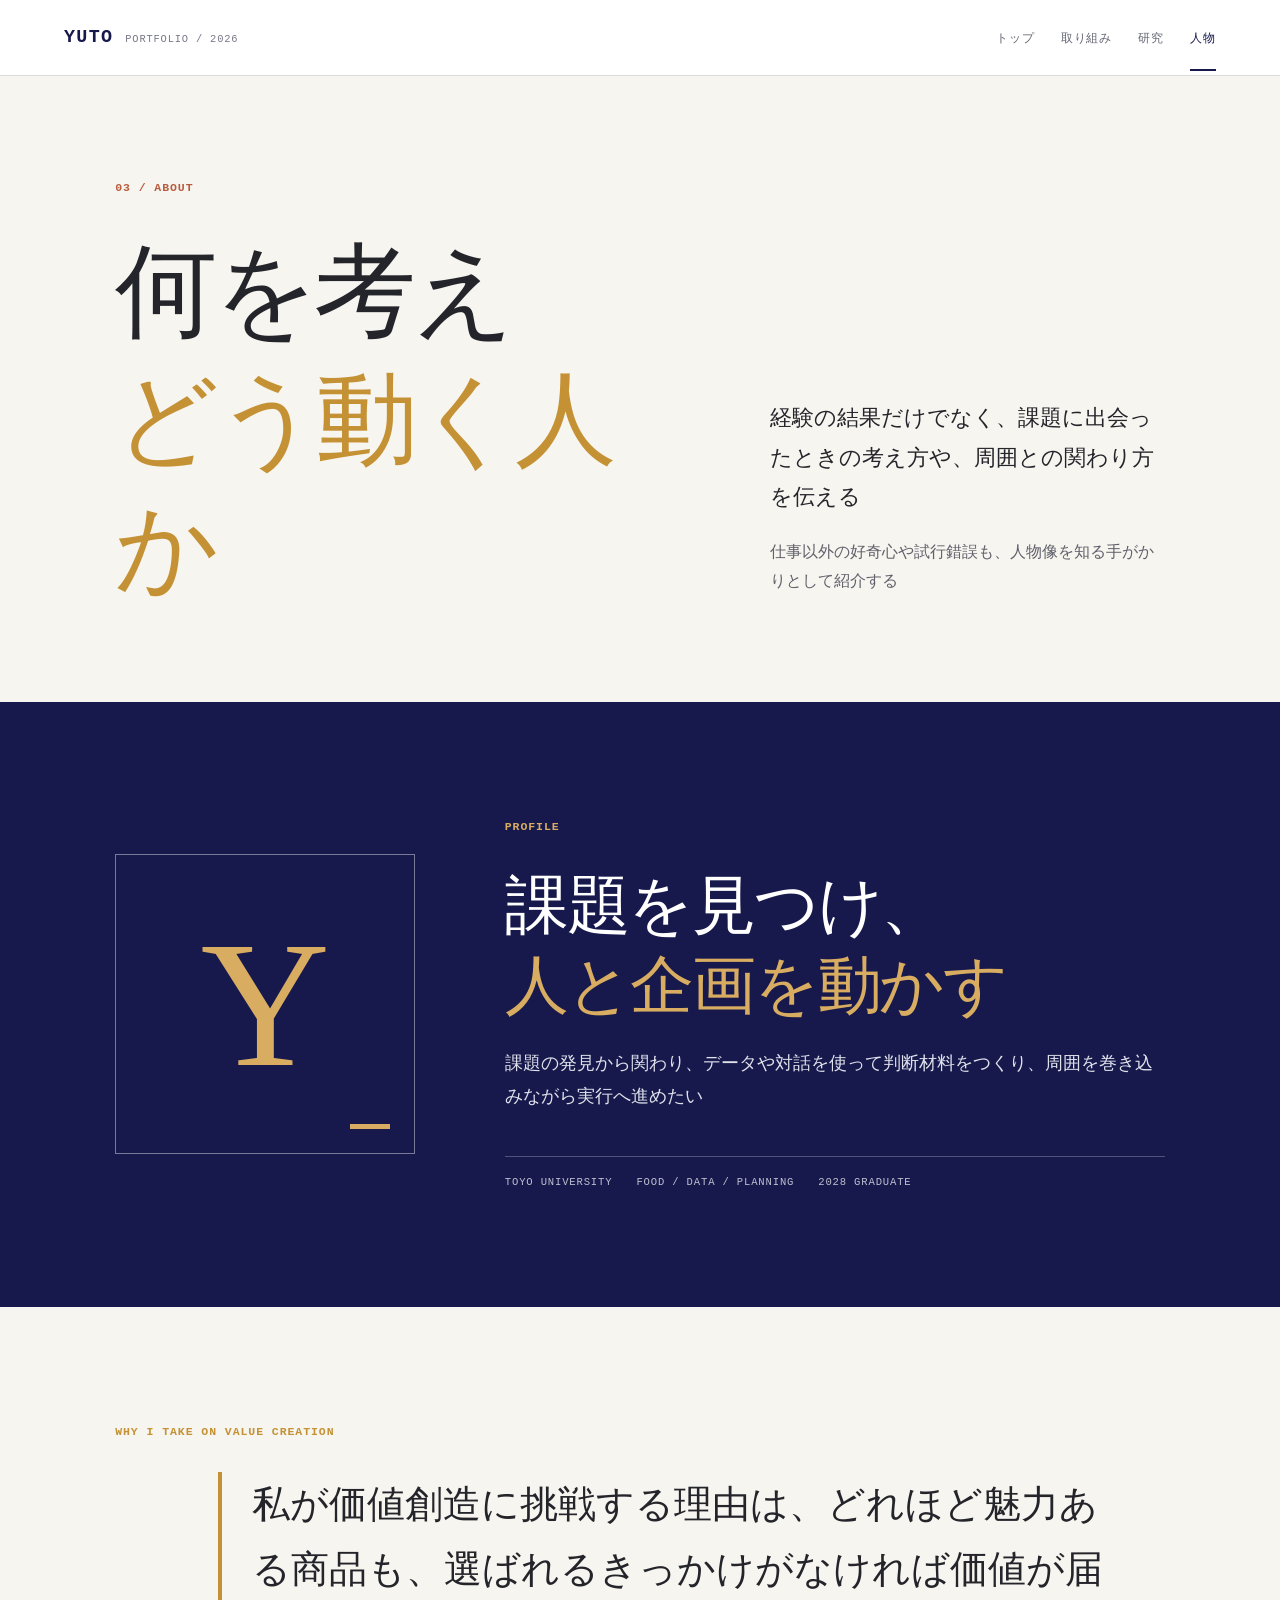
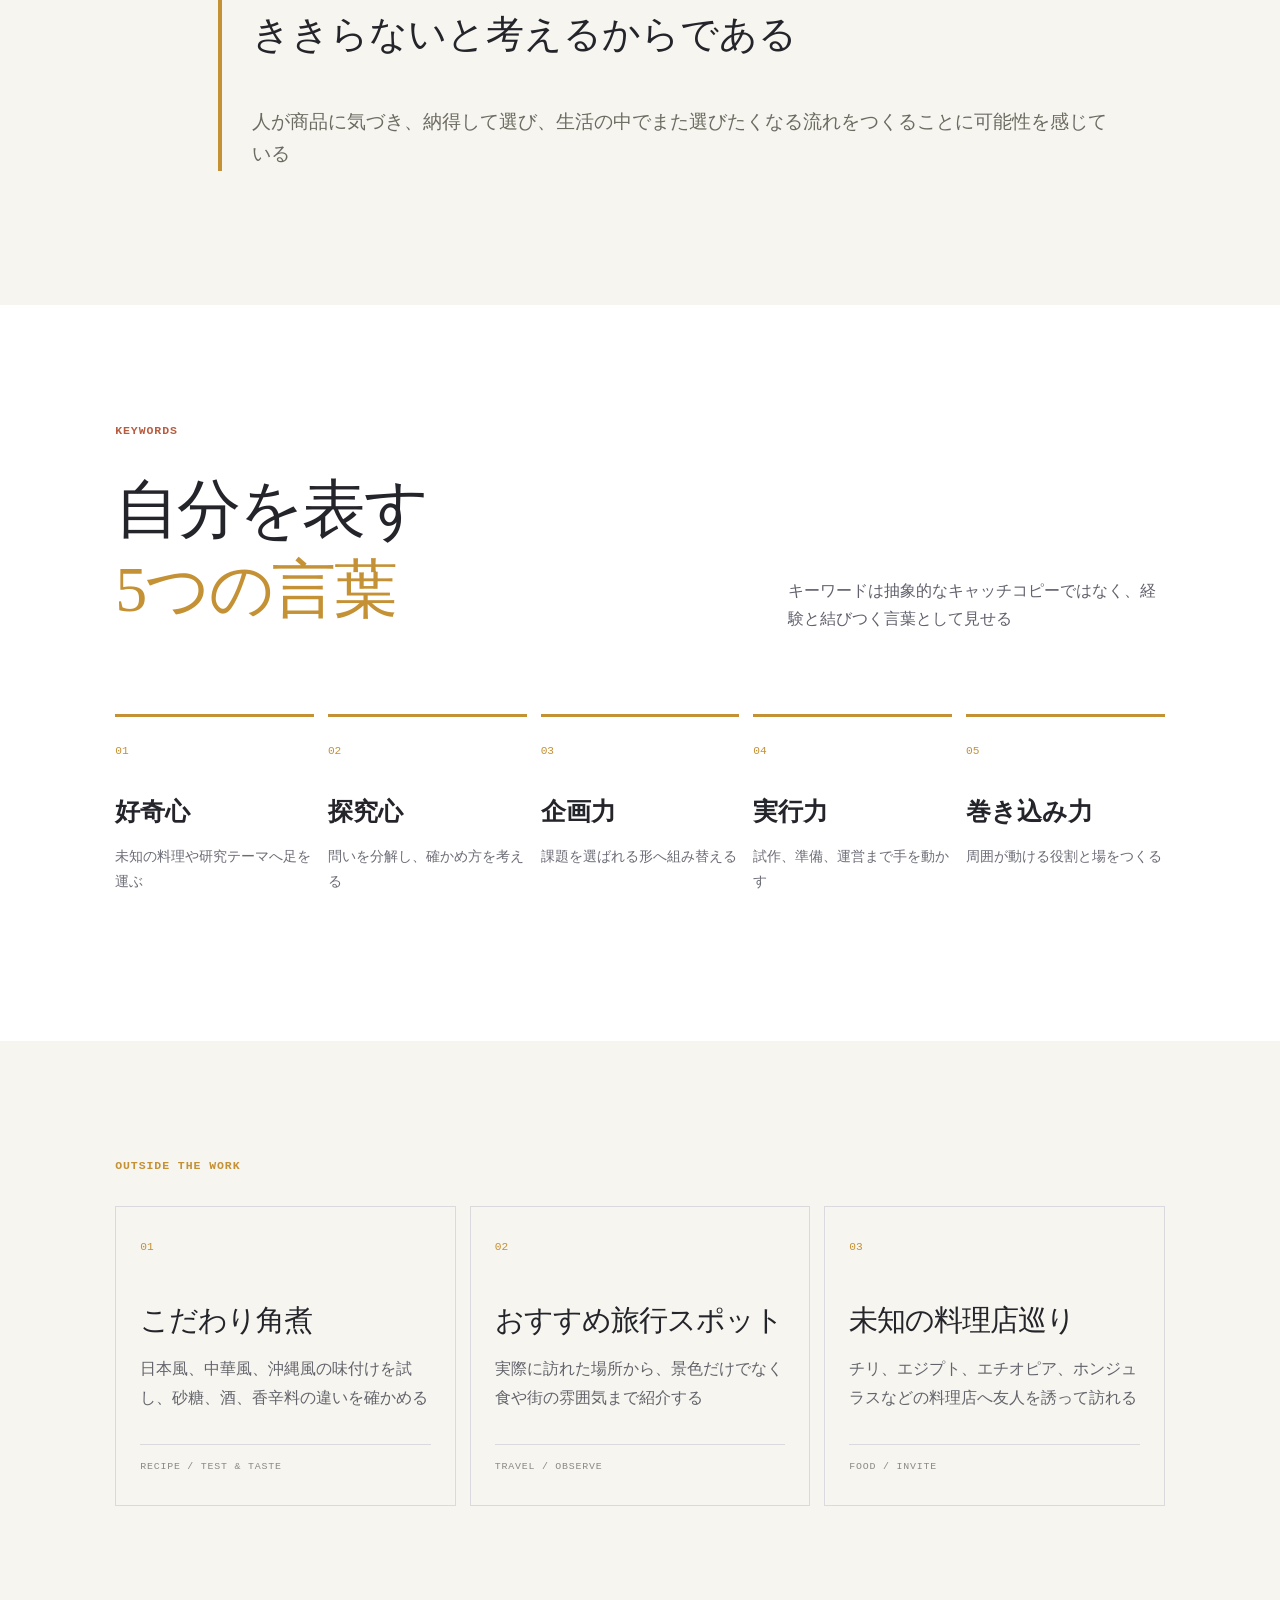
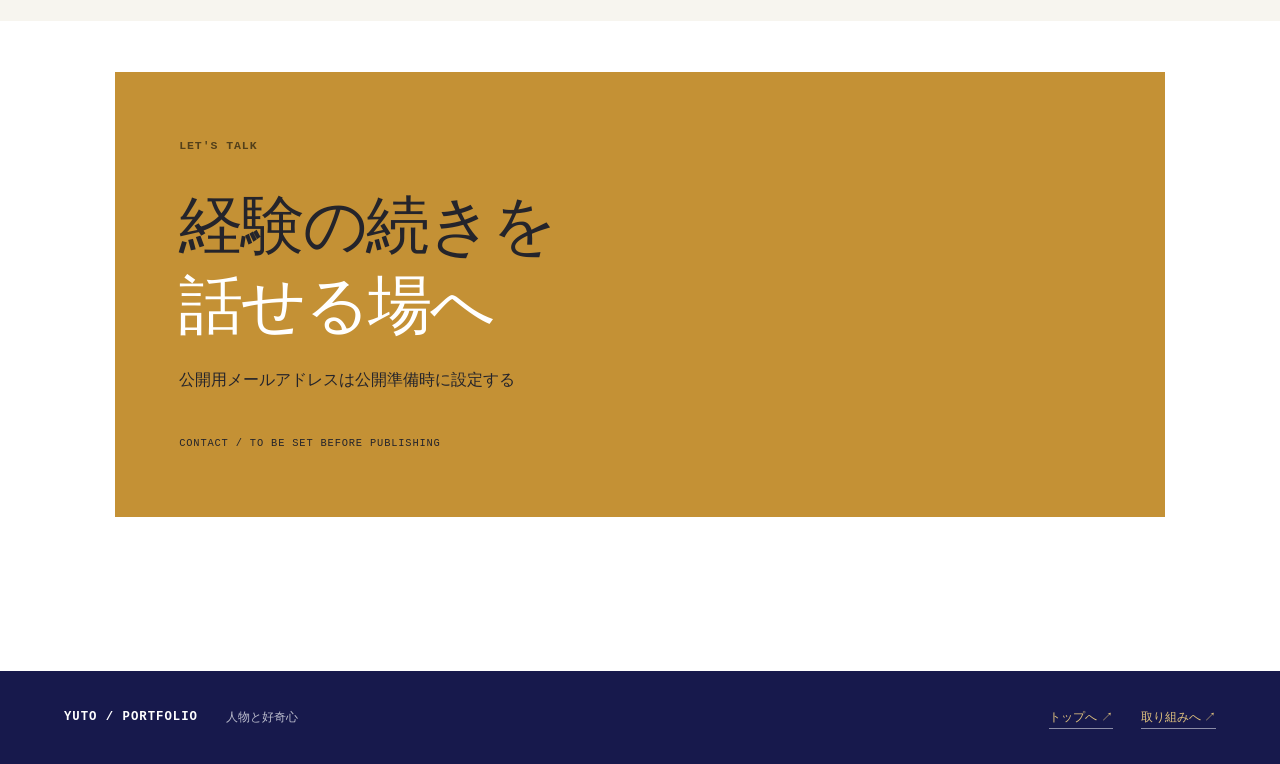
==== about/index.html @ 4936e67d "Build portfolio site from approved plan" ====
<!doctype html>
<html lang="ja">
<head>
  <meta charset="utf-8">
  <meta name="viewport" content="width=device-width, initial-scale=1">
  <meta name="description" content="考え方、キーワード、人柄、料理や旅行の記録から人物像を紹介する">
  <title>人物 / YUTO</title>
  <link rel="icon" type="image/svg+xml" href="../assets/favicon.svg">
  <link rel="stylesheet" href="../assets/site.css">
</head>
<body class="page-about">
  <header class="site-header">
    <a class="wordmark" href="../index.html"><span>YUTO</span><small>PORTFOLIO / 2026</small></a>
    <nav aria-label="主要メニュー"><a href="../index.html">トップ</a><a href="../stories/index.html">取り組み</a><a href="../research/index.html">研究</a><a class="active" href="index.html">人物</a></nav>
  </header>
  <main>
    <section class="page-hero section">
      <div class="section-kicker">03 / ABOUT</div>
      <div class="page-hero-grid"><h1>何を考え<br><em>どう動く人か</em></h1><div><p class="lead">経験の結果だけでなく、課題に出会ったときの考え方や、周囲との関わり方を伝える</p><p>仕事以外の好奇心や試行錯誤も、人物像を知る手がかりとして紹介する</p></div></div>
    </section>

    <section class="section profile-section">
      <div class="profile-grid"><div class="profile-mark" aria-hidden="true"><span>Y</span><i></i></div><div><div class="section-kicker">PROFILE</div><h2>課題を見つけ、<br><em>人と企画を動かす</em></h2><p class="profile-copy">課題の発見から関わり、データや対話を使って判断材料をつくり、周囲を巻き込みながら実行へ進めたい</p><div class="profile-meta"><span>TOYO UNIVERSITY</span><span>FOOD / DATA / PLANNING</span><span>2028 GRADUATE</span></div></div></div>
    </section>

    <section class="section challenge-section">
      <div class="section-kicker">WHY I TAKE ON VALUE CREATION</div><div class="quote-block"><p>私が価値創造に挑戦する理由は、どれほど魅力ある商品も、選ばれるきっかけがなければ価値が届ききらないと考えるからである</p><p>人が商品に気づき、納得して選び、生活の中でまた選びたくなる流れをつくることに可能性を感じている</p></div>
    </section>

    <section class="section keyword-section">
      <div class="section-heading split-heading"><div><div class="section-kicker">KEYWORDS</div><h2>自分を表す<br><em>5つの言葉</em></h2></div><p>キーワードは抽象的なキャッチコピーではなく、経験と結びつく言葉として見せる</p></div>
      <div class="keyword-grid"><div><span>01</span><strong>好奇心</strong><p>未知の料理や研究テーマへ足を運ぶ</p></div><div><span>02</span><strong>探究心</strong><p>問いを分解し、確かめ方を考える</p></div><div><span>03</span><strong>企画力</strong><p>課題を選ばれる形へ組み替える</p></div><div><span>04</span><strong>実行力</strong><p>試作、準備、運営まで手を動かす</p></div><div><span>05</span><strong>巻き込み力</strong><p>周囲が動ける役割と場をつくる</p></div></div>
    </section>

    <section class="section life-section">
      <div class="section-kicker">OUTSIDE THE WORK</div><div class="life-grid"><article><span class="life-number">01</span><h3>こだわり角煮</h3><p>日本風、中華風、沖縄風の味付けを試し、砂糖、酒、香辛料の違いを確かめる</p><div class="life-line">RECIPE / TEST &amp; TASTE</div></article><article><span class="life-number">02</span><h3>おすすめ旅行スポット</h3><p>実際に訪れた場所から、景色だけでなく食や街の雰囲気まで紹介する</p><div class="life-line">TRAVEL / OBSERVE</div></article><article><span class="life-number">03</span><h3>未知の料理店巡り</h3><p>チリ、エジプト、エチオピア、ホンジュラスなどの料理店へ友人を誘って訪れる</p><div class="life-line">FOOD / INVITE</div></article></div>
    </section>

    <section class="section contact-section"><div class="contact-panel"><p class="eyebrow">LET'S TALK</p><h2>経験の続きを<br><em>話せる場へ</em></h2><p>公開用メールアドレスは公開準備時に設定する</p><span class="contact-note">CONTACT / TO BE SET BEFORE PUBLISHING</span></div></section>
  </main>
  <footer class="site-footer"><div><strong>YUTO / PORTFOLIO</strong><span>人物と好奇心</span></div><div><a href="../index.html">トップへ ↗</a><a href="../stories/index.html">取り組みへ ↗</a></div></footer>
  <script src="../assets/site.js"></script>
</body>
</html>
---- assets/site.css ----
:root {
  --iron: #17194c;
  --iron-soft: #2d316e;
  --ink: #24242b;
  --paper: #f7f5ef;
  --white: #ffffff;
  --line: #d9d9de;
  --rust: #b85c3f;
  --moss: #5f765f;
  --ochre: #c49135;
  --serif: "Yu Mincho", "Hiragino Mincho ProN", "Noto Serif JP", serif;
  --sans: "Hiragino Kaku Gothic ProN", "Yu Gothic", "Noto Sans JP", sans-serif;
  --mono: "SFMono-Regular", Consolas, "Liberation Mono", monospace;
}

* { box-sizing: border-box; }
html { scroll-behavior: smooth; }
body { margin: 0; color: var(--ink); background: var(--white); font-family: var(--sans); font-size: 16px; line-height: 1.8; }
a { color: inherit; text-decoration: none; }
p, h1, h2, h3, ul, ol { margin-top: 0; }
h1, h2, h3 { line-height: 1.25; font-weight: 500; letter-spacing: -.035em; }
h1, h2 { font-family: var(--serif); }
h1 { font-size: clamp(3.25rem, 8vw, 7.5rem); margin-bottom: 1.75rem; }
h2 { font-size: clamp(2.3rem, 5vw, 4.5rem); margin-bottom: 1.25rem; }
h3 { font-size: 1.35rem; }
em { color: var(--rust); font-style: normal; }
button, a { -webkit-tap-highlight-color: transparent; }

.site-header { align-items: center; background: var(--white); border-bottom: 1px solid var(--line); display: flex; justify-content: space-between; min-height: 76px; padding: 0 5vw; }
.wordmark { align-items: baseline; display: flex; gap: 12px; letter-spacing: .08em; }
.wordmark span { color: var(--iron); font-family: var(--mono); font-size: 1.15rem; font-weight: 700; }
.wordmark small, .site-header nav, .eyebrow, .section-kicker, .card-topline, .story-tag, .note-label, .note-stamp, .life-line, .profile-meta, .contact-note { font-family: var(--mono); letter-spacing: .08em; text-transform: uppercase; }
.wordmark small { color: #777887; font-size: .65rem; }
.site-header nav { display: flex; gap: 26px; font-size: .72rem; }
.site-header nav a { border-bottom: 2px solid transparent; color: #666775; padding: 25px 0 20px; }
.site-header nav a:hover, .site-header nav a.active { border-color: var(--iron); color: var(--iron); }

.hero { background: var(--iron); color: var(--white); }
.hero-home { display: grid; grid-template-columns: minmax(0, 1.2fr) minmax(280px, .8fr); min-height: calc(100vh - 76px); padding: 9vw 9vw 8vw; }
.hero-copy { align-self: center; max-width: 800px; }
.eyebrow, .section-kicker { color: var(--rust); font-size: .72rem; font-weight: 700; margin-bottom: 1.8rem; }
.hero .eyebrow { color: #d8ad62; }
.hero h1 { font-size: clamp(3.5rem, 9vw, 8.75rem); letter-spacing: -.07em; margin-bottom: 2rem; }
.hero h1 em { color: #d8ad62; }
.lead { font-size: clamp(1.08rem, 1.8vw, 1.4rem); line-height: 1.75; }
.hero .lead { color: #f6f5fa; max-width: 620px; }
.hero-actions { align-items: center; display: flex; flex-wrap: wrap; gap: 26px; margin-top: 2.5rem; }
.button { align-items: center; display: inline-flex; font-family: var(--mono); font-size: .74rem; gap: 22px; letter-spacing: .06em; padding: 14px 20px; transition: transform .2s ease, background .2s ease; }
.button:hover { transform: translateY(-3px); }
.button-light { background: var(--white); color: var(--iron); }
.button-dark { background: var(--iron); color: var(--white); }
.light-link { color: #fff; }
.text-link { border-bottom: 1px solid currentColor; font-family: var(--mono); font-size: .74rem; letter-spacing: .04em; padding-bottom: 4px; }
.hero-index { align-self: end; border-left: 1px solid rgba(255,255,255,.35); justify-self: end; max-width: 310px; padding: 18px 0 0 30px; width: 100%; }
.index-rule { background: #d8ad62; height: 5px; margin-bottom: 23px; width: 46px; }
.index-label { color: #d2d3e2; font-family: var(--mono); font-size: .7rem; letter-spacing: .13em; }
.hero-index ol { list-style: none; margin: 2.5rem 0 4rem; padding: 0; }
.hero-index li { border-top: 1px solid rgba(255,255,255,.25); font-size: .94rem; padding: 14px 0; }
.hero-index li span { color: #d8ad62; font-family: var(--mono); font-size: .74rem; margin-right: 18px; }
.index-note { color: #c7c8d6; font-family: var(--serif); font-size: 1.1rem; }

.section { padding: 9vw 9vw; }
.section-intro { background: var(--paper); }
.section-heading { margin-bottom: 4rem; }
.split-heading { align-items: end; display: grid; gap: 4rem; grid-template-columns: minmax(0, 1.05fr) minmax(260px, .65fr); }
.split-heading p { color: #60616c; max-width: 460px; }
.featured-grid { display: grid; gap: 16px; grid-template-columns: repeat(3, 1fr); }
.featured-card { min-height: 430px; padding: 27px 28px; position: relative; }
.featured-card h3 { font-family: var(--serif); font-size: 2.1rem; margin: 4.5rem 0 1rem; }
.featured-card p { max-width: 270px; }
.featured-card-main { background: var(--rust); color: var(--white); }
.featured-card-research { background: var(--iron); color: var(--white); }
.featured-card-org { background: var(--white); border: 1px solid var(--line); }
.card-topline { display: flex; font-size: .65rem; justify-content: space-between; letter-spacing: .09em; }
.featured-card-main .card-topline, .featured-card-research .card-topline { color: #f5d4c9; }
.featured-card-org .card-topline { color: var(--moss); }
.metric-row { align-items: baseline; display: flex; gap: 10px; margin-top: 3.2rem; }
.metric-row strong { font-family: var(--serif); font-size: 2.7rem; font-weight: 500; }
.metric-row span { font-size: .8rem; }
.card-arrow { bottom: 25px; font-size: 1.7rem; position: absolute; right: 28px; }
.featured-card:hover .card-arrow { transform: translate(4px, -4px); }
.section-loop { background: var(--white); }
.loop-layout { display: grid; gap: 8vw; grid-template-columns: .7fr 1fr; }
.loop-list { border-top: 1px solid var(--line); }
.loop-item { border-bottom: 1px solid var(--line); display: grid; gap: 24px; grid-template-columns: 54px 1fr; padding: 25px 0; }
.loop-item > span { color: var(--rust); font-family: var(--mono); font-size: .75rem; padding-top: 4px; }
.loop-item h3 { margin-bottom: 7px; }
.loop-item p { color: #60616c; margin-bottom: 0; }
.section-cta { background: var(--paper); text-align: center; }
.section-cta h2 { margin-bottom: 2rem; }
.section-cta .eyebrow { color: var(--moss); }

.page-hero { background: var(--paper); padding-bottom: 7vw; padding-top: 8vw; }
.page-hero-grid { align-items: end; display: grid; gap: 7vw; grid-template-columns: 1fr .7fr; }
.page-hero-grid h1 { margin-bottom: 0; }
.page-hero-grid p { color: #60616c; }
.page-hero-grid .lead { color: var(--ink); }
.page-stories .page-hero em { color: var(--rust); }
.page-research .page-hero em { color: var(--moss); }
.page-about .page-hero em { color: var(--ochre); }

.story-axis { border-top: 1px solid var(--line); }
.axis-heading { align-items: start; display: grid; gap: 5vw; grid-template-columns: 60px 1fr; margin-bottom: 4rem; }
.axis-number { color: var(--rust); font-family: var(--mono); font-size: 1rem; }
.axis-heading h2 { margin-bottom: 0; }
.axis-heading .section-kicker { margin-bottom: 1rem; }
.story-list { border-top: 1px solid var(--line); margin-left: 65px; }
.story-card { border-bottom: 1px solid var(--line); }
.story-card summary { align-items: center; cursor: pointer; display: grid; gap: 18px; grid-template-columns: 42px 1fr auto 22px; list-style: none; padding: 25px 0; }
.story-card summary::-webkit-details-marker { display: none; }
.story-index { color: var(--rust); font-family: var(--mono); font-size: .75rem; }
.story-title { font-family: var(--serif); font-size: 1.55rem; }
.story-tag { color: #777887; font-size: .62rem; }
.summary-plus { color: var(--rust); font-size: 1.4rem; }
.story-card[open] .summary-plus { transform: rotate(45deg); }
.story-body { background: var(--paper); margin: 0 0 20px; padding: 30px; }
.story-lead { font-family: var(--serif); font-size: 1.5rem; max-width: 780px; }
.story-columns { display: grid; gap: 26px; grid-template-columns: repeat(3, 1fr); margin-top: 2rem; }
.story-columns h3 { color: var(--rust); font-family: var(--mono); font-size: .72rem; letter-spacing: .08em; text-transform: uppercase; }
.story-columns p { margin-bottom: 0; }
.story-footer { border-top: 1px solid var(--line); color: #6b6c76; display: flex; flex-wrap: wrap; font-family: var(--mono); font-size: .69rem; gap: 30px; margin-top: 2rem; padding-top: 13px; }

.page-research { --page-accent: var(--moss); }
.current-research { background: var(--iron); color: var(--white); }
.current-research .section-kicker { color: #9eb59e; }
.research-hero-grid { display: grid; gap: 7vw; grid-template-columns: 1.2fr .8fr; }
.current-research h2 em { color: #b1c9ae; }
.current-research .lead { color: #eff0f6; max-width: 650px; }
.research-note { align-self: center; border-left: 1px solid rgba(255,255,255,.3); color: #f3f1e9; padding: 18px 0 18px 30px; }
.note-label { color: #9eb59e; display: block; font-size: .65rem; margin-bottom: 18px; }
.research-note p { font-family: var(--mono); font-size: .95rem; line-height: 2.2; }
.note-stamp { color: #9eb59e; font-size: .6rem; }
.research-process { border-top: 1px solid rgba(255,255,255,.3); display: grid; gap: 20px; grid-template-columns: repeat(4, 1fr); margin-top: 6rem; padding-top: 20px; }
.research-process > div { border-right: 1px solid rgba(255,255,255,.2); padding-right: 20px; }
.research-process > div:last-child { border-right: 0; }
.research-process span { color: #9eb59e; font-family: var(--mono); font-size: .7rem; }
.research-process h3 { margin: 18px 0 9px; }
.research-process p { color: #c9cad5; font-size: .88rem; }
.callout { align-items: center; border-left: 3px solid #9eb59e; display: flex; gap: 24px; margin-top: 3rem; padding: 12px 20px; }
.callout strong { color: #b1c9ae; font-family: var(--mono); font-size: .7rem; letter-spacing: .1em; }
.callout span { color: #dcdee8; font-size: .9rem; }
.research-grid { display: grid; gap: 14px; grid-template-columns: repeat(6, 1fr); }
.research-card { border: 1px solid var(--line); grid-column: span 2; min-height: 330px; padding: 24px; position: relative; }
.research-card-feature { background: var(--paper); border-color: transparent; grid-column: span 2; }
.research-card:nth-child(4) { grid-column: 2 / span 2; }
.research-card:nth-child(5) { grid-column: 4 / span 2; }
.research-card .card-topline { color: var(--moss); }
.research-card h3 { font-size: 1.65rem; margin: 3rem 0 1rem; }
.research-card ul { border-top: 1px solid var(--line); font-size: .82rem; list-style: none; margin: 2rem 0 0; padding: 14px 0 0; }
.research-card li { margin-bottom: 6px; }
.research-card li::before { color: var(--moss); content: "— "; }
.research-method { background: var(--paper); }
.research-method h2 em { color: var(--moss); }
.method-list { display: grid; grid-template-columns: repeat(4, 1fr); margin-top: 3rem; }
.method-list > div { border-left: 1px solid var(--line); padding: 15px 20px; }
.method-list span { color: var(--moss); font-family: var(--mono); font-size: .72rem; }
.method-list p { margin-top: 1rem; }

.profile-section { background: var(--iron); color: var(--white); }
.profile-grid { align-items: center; display: grid; gap: 7vw; grid-template-columns: .6fr 1.4fr; }
.profile-mark { align-items: center; border: 1px solid rgba(255,255,255,.42); display: flex; height: min(28vw, 300px); justify-content: center; position: relative; width: min(28vw, 300px); }
.profile-mark span { color: #d8ad62; font-family: var(--serif); font-size: clamp(6rem, 14vw, 12rem); line-height: 1; }
.profile-mark i { background: #d8ad62; bottom: 24px; height: 5px; position: absolute; right: 24px; width: 40px; }
.profile-section .section-kicker { color: #d8ad62; }
.profile-section h2 em { color: #d8ad62; }
.profile-copy { color: #e0e1eb; font-size: 1.15rem; max-width: 650px; }
.profile-meta { border-top: 1px solid rgba(255,255,255,.25); color: #bfc0d0; display: flex; flex-wrap: wrap; font-size: .66rem; gap: 24px; margin-top: 2.7rem; padding-top: 16px; }
.challenge-section { background: var(--paper); }
.challenge-section .section-kicker { color: var(--ochre); }
.quote-block { border-left: 4px solid var(--ochre); margin-left: 8vw; max-width: 890px; padding-left: 30px; }
.quote-block p { font-family: var(--serif); font-size: clamp(1.45rem, 3vw, 2.4rem); line-height: 1.7; }
.quote-block p:last-child { color: #6c6b62; font-size: 1.2rem; }
.keyword-section { background: var(--white); }
.keyword-section h2 em { color: var(--ochre); }
.keyword-grid { display: grid; gap: 14px; grid-template-columns: repeat(5, 1fr); }
.keyword-grid > div { border-top: 3px solid var(--ochre); padding: 18px 0; }
.keyword-grid span { color: var(--ochre); font-family: var(--mono); font-size: .7rem; }
.keyword-grid strong { display: block; font-family: var(--serif); font-size: 1.55rem; margin: 1.6rem 0 .7rem; }
.keyword-grid p { color: #6b6c76; font-size: .85rem; }
.life-section { background: var(--paper); }
.life-section .section-kicker { color: var(--ochre); }
.life-grid { display: grid; gap: 14px; grid-template-columns: repeat(3, 1fr); }
.life-grid article { border: 1px solid var(--line); min-height: 300px; padding: 24px; }
.life-number { color: var(--ochre); font-family: var(--mono); font-size: .7rem; }
.life-grid h3 { font-family: var(--serif); font-size: 1.8rem; margin: 2.7rem 0 1rem; }
.life-grid p { color: #62636b; }
.life-line { border-top: 1px solid var(--line); color: #8a8a82; font-size: .62rem; margin-top: 2rem; padding-top: 13px; }
.contact-section { padding-bottom: 12vw; padding-top: 4vw; }
.contact-panel { background: var(--ochre); color: var(--ink); padding: 5vw; }
.contact-panel .eyebrow { color: #53401a; }
.contact-panel h2 em { color: var(--white); }
.contact-panel p { max-width: 460px; }
.contact-note { display: block; font-size: .65rem; margin-top: 2.5rem; }

.site-footer { align-items: flex-start; background: var(--iron); color: var(--white); display: flex; font-size: .77rem; justify-content: space-between; padding: 35px 5vw; }
.site-footer div { display: flex; flex-wrap: wrap; gap: 10px 28px; }
.site-footer strong { font-family: var(--mono); letter-spacing: .08em; }
.site-footer span { color: #bbbccc; }
.site-footer a { border-bottom: 1px solid rgba(255,255,255,.5); color: #e0c27e; }

@media (max-width: 820px) {
  .site-header { align-items: flex-start; flex-direction: column; gap: 5px; padding: 18px 6vw 0; }
  .site-header nav { gap: 18px; width: 100%; }
  .site-header nav a { padding: 7px 0 13px; }
  .hero-home, .page-hero-grid, .research-hero-grid, .loop-layout, .profile-grid { grid-template-columns: 1fr; }
  .hero-home { min-height: auto; padding: 16vw 7vw 12vw; }
  .hero-index { justify-self: start; margin-top: 6rem; max-width: 420px; }
  .section { padding: 15vw 7vw; }
  .split-heading { gap: 1.5rem; grid-template-columns: 1fr; }
  .featured-grid, .life-grid { grid-template-columns: 1fr; }
  .featured-card { min-height: 360px; }
  .page-hero { padding-bottom: 13vw; padding-top: 14vw; }
  .page-hero-grid { gap: 2.5rem; }
  .axis-heading { gap: 20px; grid-template-columns: 34px 1fr; }
  .story-list { margin-left: 0; }
  .story-card summary { gap: 9px; grid-template-columns: 28px 1fr 20px; }
  .story-tag { display: none; }
  .story-title { font-size: 1.2rem; }
  .story-columns { grid-template-columns: 1fr; gap: 15px; }
  .story-body { padding: 22px; }
  .research-process, .method-list { grid-template-columns: 1fr 1fr; }
  .research-process > div:nth-child(2) { border-right: 0; }
  .research-grid { grid-template-columns: 1fr; }
  .research-card, .research-card-feature, .research-card:nth-child(4), .research-card:nth-child(5) { grid-column: auto; min-height: 280px; }
  .profile-mark { height: 230px; width: 230px; }
  .profile-grid { gap: 3rem; }
  .quote-block { margin-left: 0; }
  .keyword-grid { grid-template-columns: 1fr 1fr; }
  .keyword-grid > div:last-child { grid-column: 1 / -1; }
  .site-footer { flex-direction: column; gap: 23px; padding: 30px 7vw; }
}

@media (max-width: 480px) {
  h1 { font-size: 3.1rem; }
  h2 { font-size: 2.3rem; }
  .hero h1 { font-size: 3.6rem; }
  .wordmark { gap: 8px; }
  .wordmark small { font-size: .56rem; }
  .site-header nav { font-size: .64rem; gap: 14px; }
  .research-process, .method-list, .keyword-grid { grid-template-columns: 1fr; }
  .keyword-grid > div:last-child { grid-column: auto; }
  .contact-panel { padding: 9vw 7vw; }
}
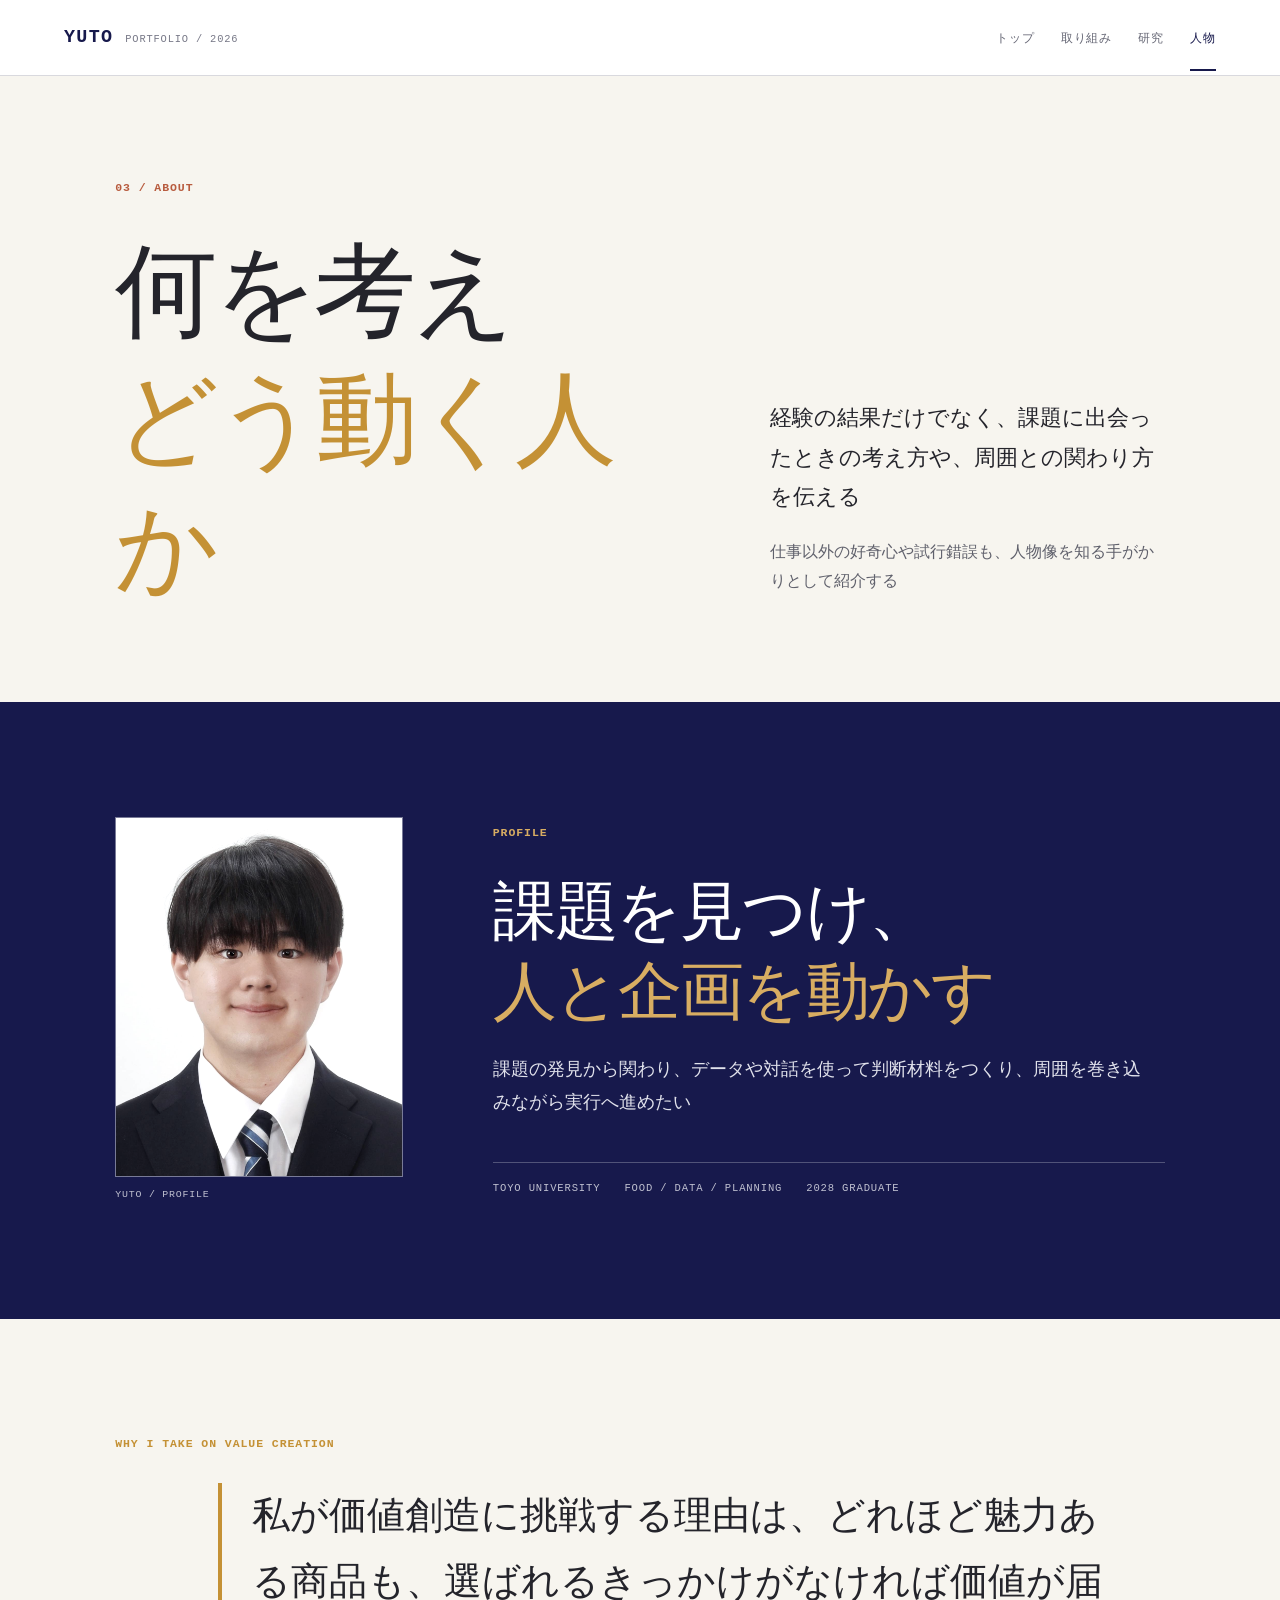
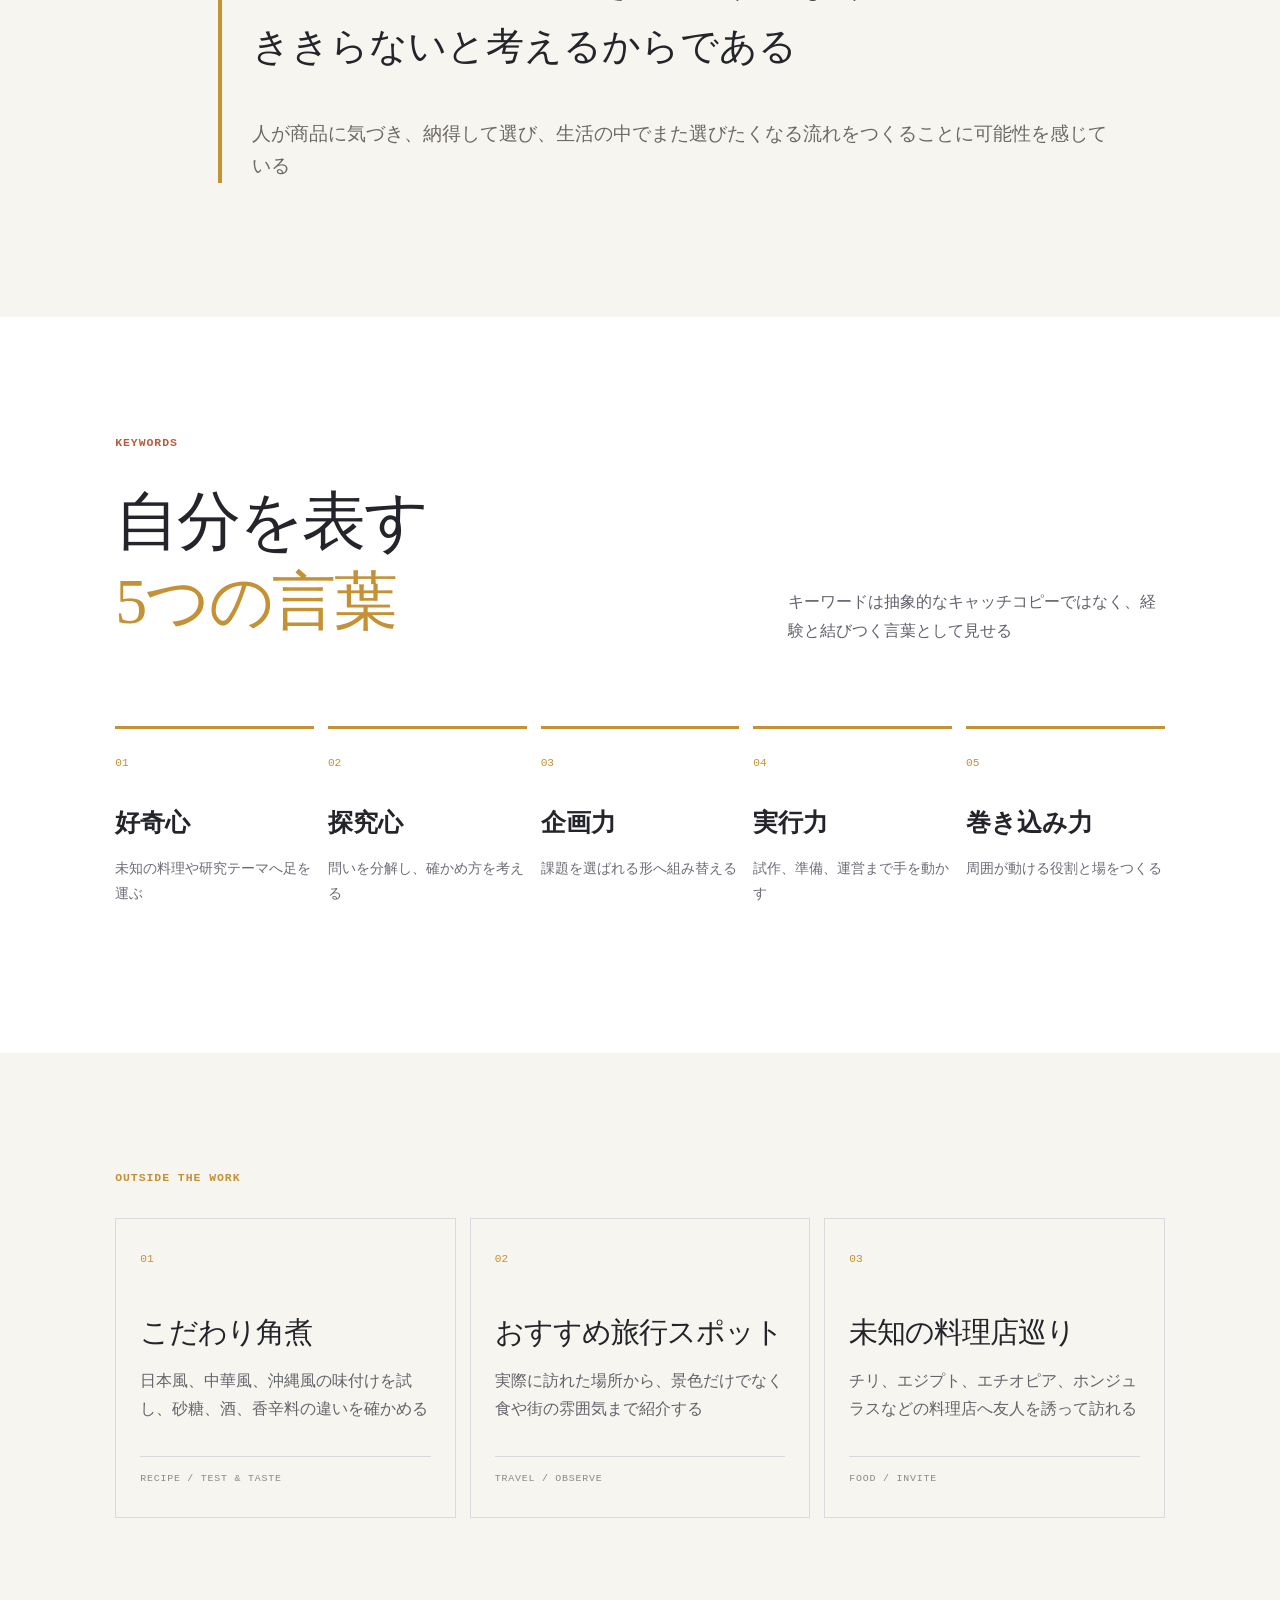
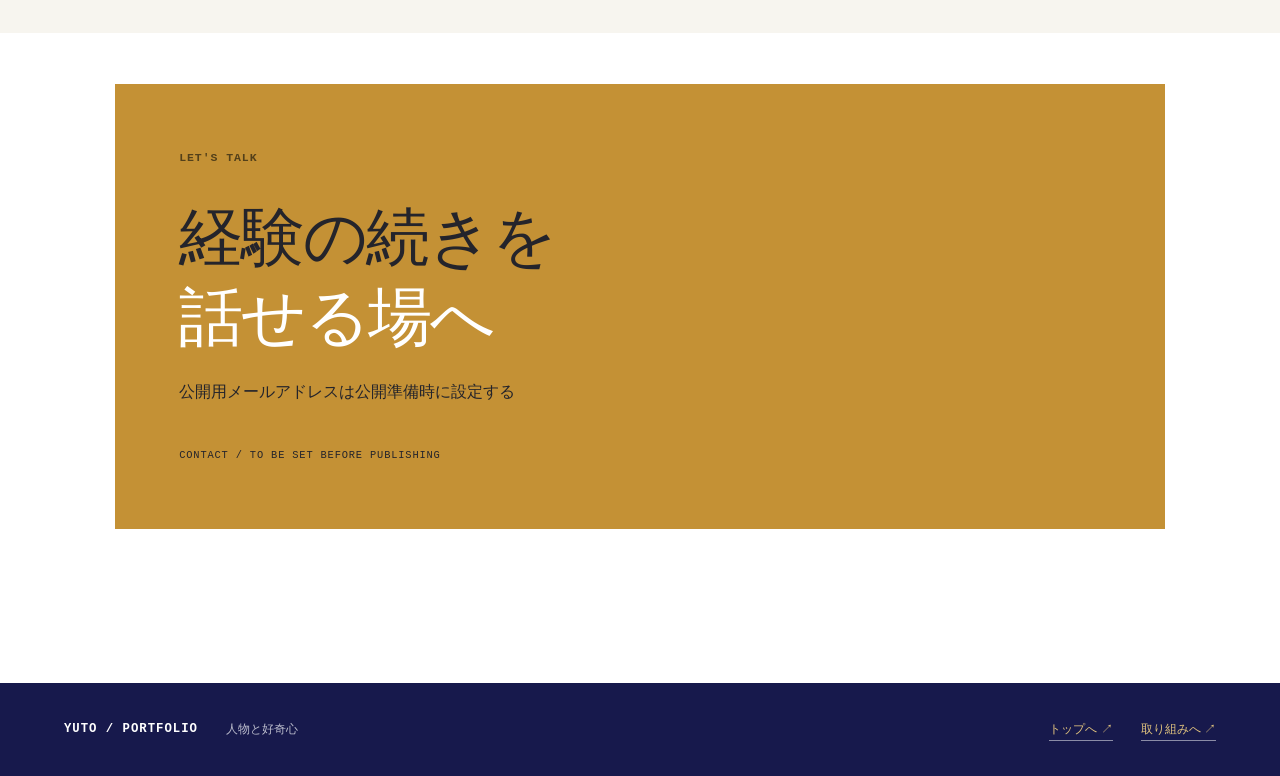
==== commit 8d2bee22: "Add approved portrait and Canva project visual" ====
--- a/about/index.html
+++ b/about/index.html
@@ -20,7 +20,7 @@
     </section>
 
     <section class="section profile-section">
-      <div class="profile-grid"><div class="profile-mark" aria-hidden="true"><span>Y</span><i></i></div><div><div class="section-kicker">PROFILE</div><h2>課題を見つけ、<br><em>人と企画を動かす</em></h2><p class="profile-copy">課題の発見から関わり、データや対話を使って判断材料をつくり、周囲を巻き込みながら実行へ進めたい</p><div class="profile-meta"><span>TOYO UNIVERSITY</span><span>FOOD / DATA / PLANNING</span><span>2028 GRADUATE</span></div></div></div>
+      <div class="profile-grid"><figure class="profile-photo"><img src="../assets/portrait-secondary.jpg" alt="芳谷優斗の顔写真"><figcaption>YUTO / PROFILE</figcaption></figure><div><div class="section-kicker">PROFILE</div><h2>課題を見つけ、<br><em>人と企画を動かす</em></h2><p class="profile-copy">課題の発見から関わり、データや対話を使って判断材料をつくり、周囲を巻き込みながら実行へ進めたい</p><div class="profile-meta"><span>TOYO UNIVERSITY</span><span>FOOD / DATA / PLANNING</span><span>2028 GRADUATE</span></div></div></div>
     </section>
 
     <section class="section challenge-section">
--- a/assets/site.css
+++ b/assets/site.css
@@ -52,6 +52,9 @@
 .light-link { color: #fff; }
 .text-link { border-bottom: 1px solid currentColor; font-family: var(--mono); font-size: .74rem; letter-spacing: .04em; padding-bottom: 4px; }
 .hero-index { align-self: end; border-left: 1px solid rgba(255,255,255,.35); justify-self: end; max-width: 310px; padding: 18px 0 0 30px; width: 100%; }
+.hero-portrait { margin: 0 0 34px; max-width: 230px; }
+.hero-portrait img { aspect-ratio: 4 / 5; display: block; filter: saturate(.78) contrast(1.03); object-fit: cover; width: 100%; }
+.hero-portrait figcaption, .profile-photo figcaption, .story-media figcaption { color: #c7c8d6; font-family: var(--mono); font-size: .62rem; letter-spacing: .08em; margin-top: 9px; text-transform: uppercase; }
 .index-rule { background: #d8ad62; height: 5px; margin-bottom: 23px; width: 46px; }
 .index-label { color: #d2d3e2; font-family: var(--mono); font-size: .7rem; letter-spacing: .13em; }
 .hero-index ol { list-style: none; margin: 2.5rem 0 4rem; padding: 0; }
@@ -115,6 +118,9 @@
 .story-card[open] .summary-plus { transform: rotate(45deg); }
 .story-body { background: var(--paper); margin: 0 0 20px; padding: 30px; }
 .story-lead { font-family: var(--serif); font-size: 1.5rem; max-width: 780px; }
+.story-media { margin: 2rem 0 0; max-width: 700px; }
+.story-media img { display: block; height: auto; width: 100%; }
+.story-media figcaption { color: #777887; }
 .story-columns { display: grid; gap: 26px; grid-template-columns: repeat(3, 1fr); margin-top: 2rem; }
 .story-columns h3 { color: var(--rust); font-family: var(--mono); font-size: .72rem; letter-spacing: .08em; text-transform: uppercase; }
 .story-columns p { margin-bottom: 0; }
@@ -158,9 +164,9 @@
 
 .profile-section { background: var(--iron); color: var(--white); }
 .profile-grid { align-items: center; display: grid; gap: 7vw; grid-template-columns: .6fr 1.4fr; }
-.profile-mark { align-items: center; border: 1px solid rgba(255,255,255,.42); display: flex; height: min(28vw, 300px); justify-content: center; position: relative; width: min(28vw, 300px); }
-.profile-mark span { color: #d8ad62; font-family: var(--serif); font-size: clamp(6rem, 14vw, 12rem); line-height: 1; }
-.profile-mark i { background: #d8ad62; bottom: 24px; height: 5px; position: absolute; right: 24px; width: 40px; }
+.profile-photo { margin: 0; max-width: 300px; }
+.profile-photo img { aspect-ratio: 4 / 5; border: 1px solid rgba(255,255,255,.42); display: block; filter: saturate(.72) contrast(1.05); object-fit: cover; width: 100%; }
+.profile-photo figcaption { color: #bfc0d0; }
 .profile-section .section-kicker { color: #d8ad62; }
 .profile-section h2 em { color: #d8ad62; }
 .profile-copy { color: #e0e1eb; font-size: 1.15rem; max-width: 650px; }
@@ -222,7 +228,7 @@
   .research-process > div:nth-child(2) { border-right: 0; }
   .research-grid { grid-template-columns: 1fr; }
   .research-card, .research-card-feature, .research-card:nth-child(4), .research-card:nth-child(5) { grid-column: auto; min-height: 280px; }
-  .profile-mark { height: 230px; width: 230px; }
+  .profile-photo { max-width: 230px; }
   .profile-grid { gap: 3rem; }
   .quote-block { margin-left: 0; }
   .keyword-grid { grid-template-columns: 1fr 1fr; }
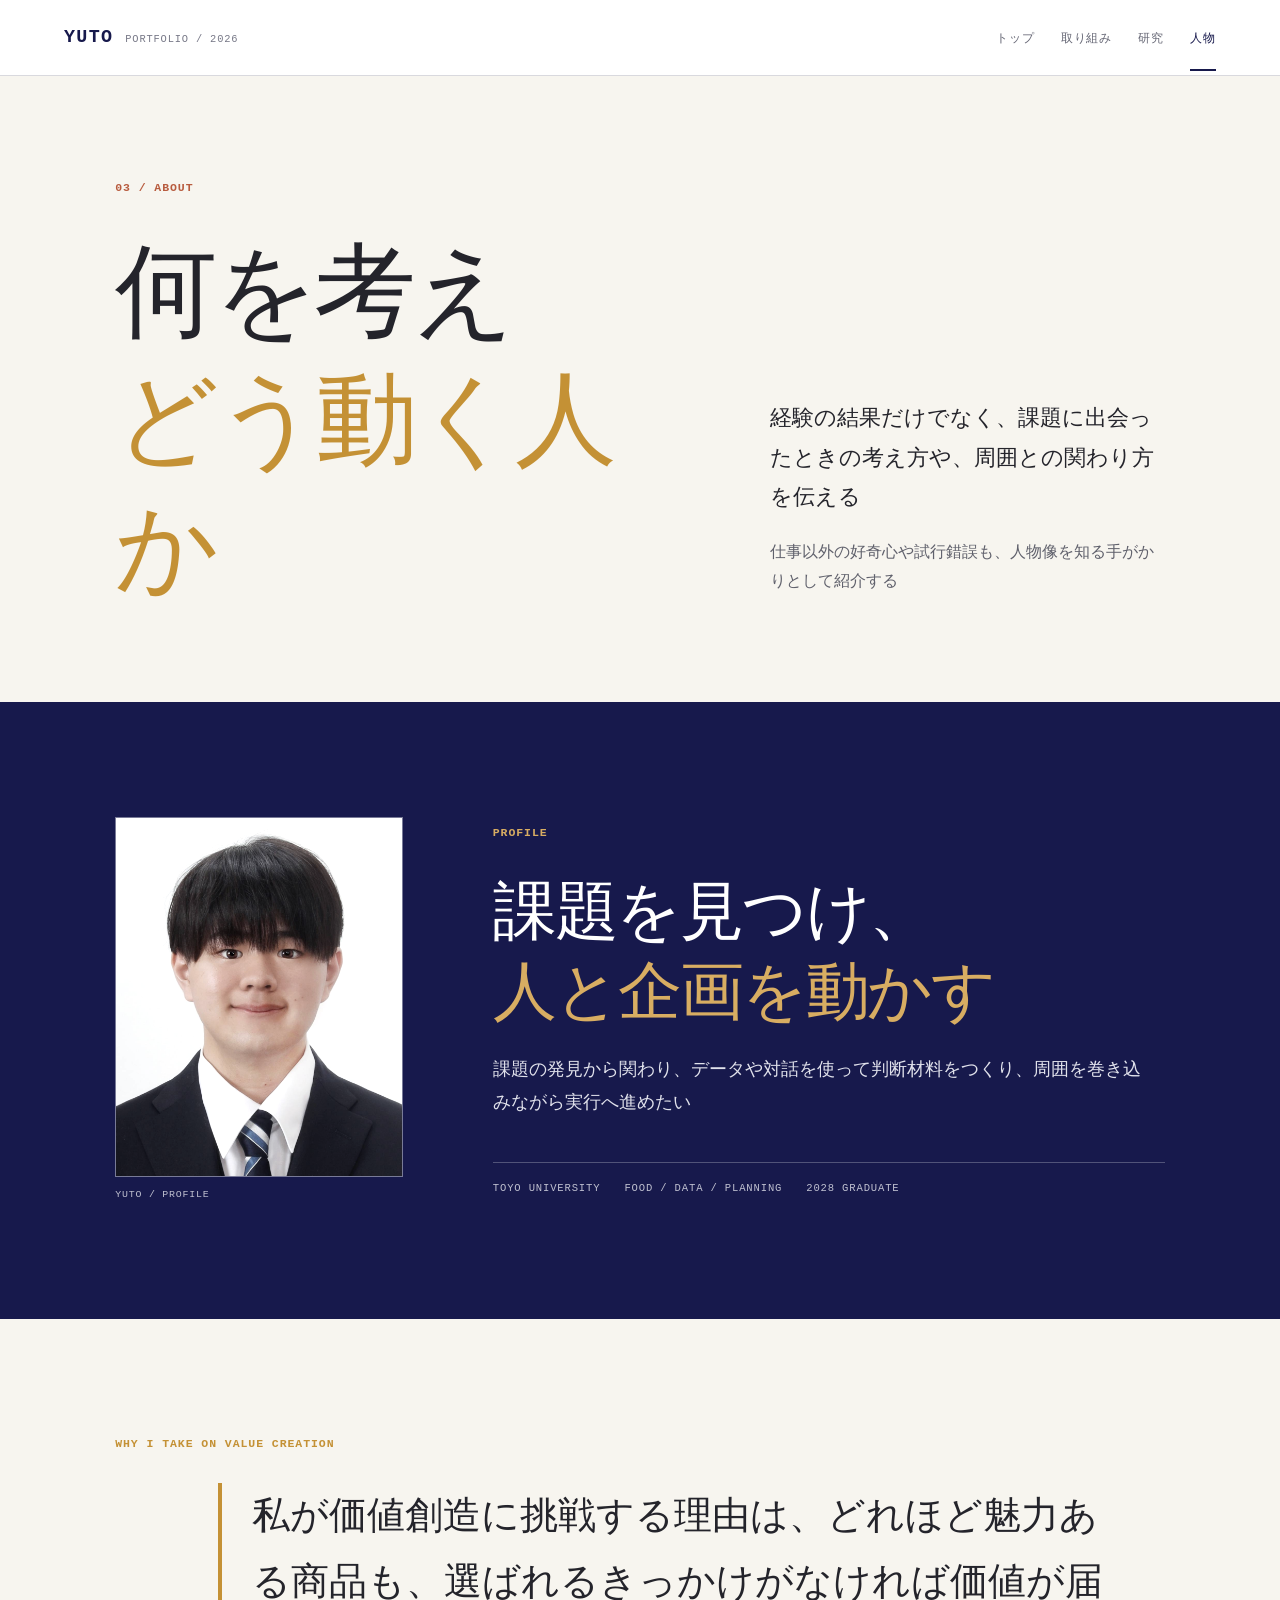
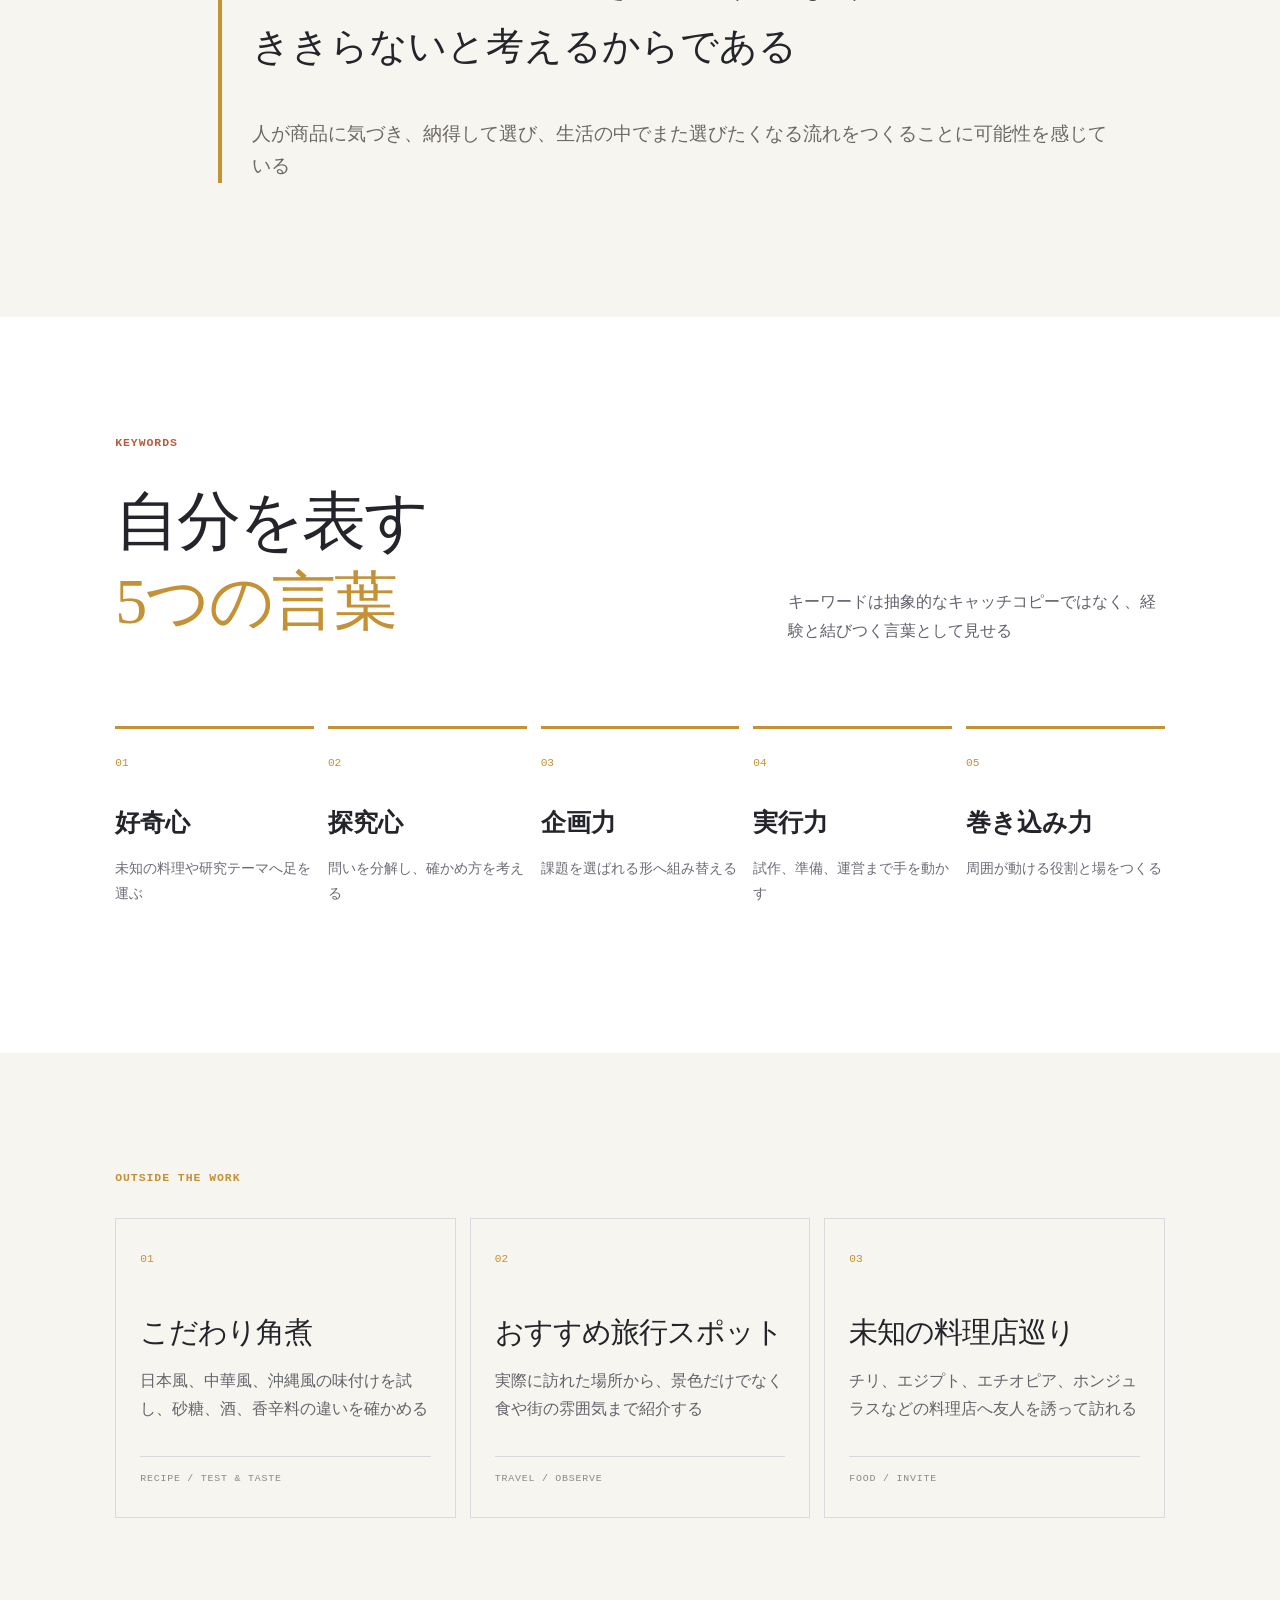
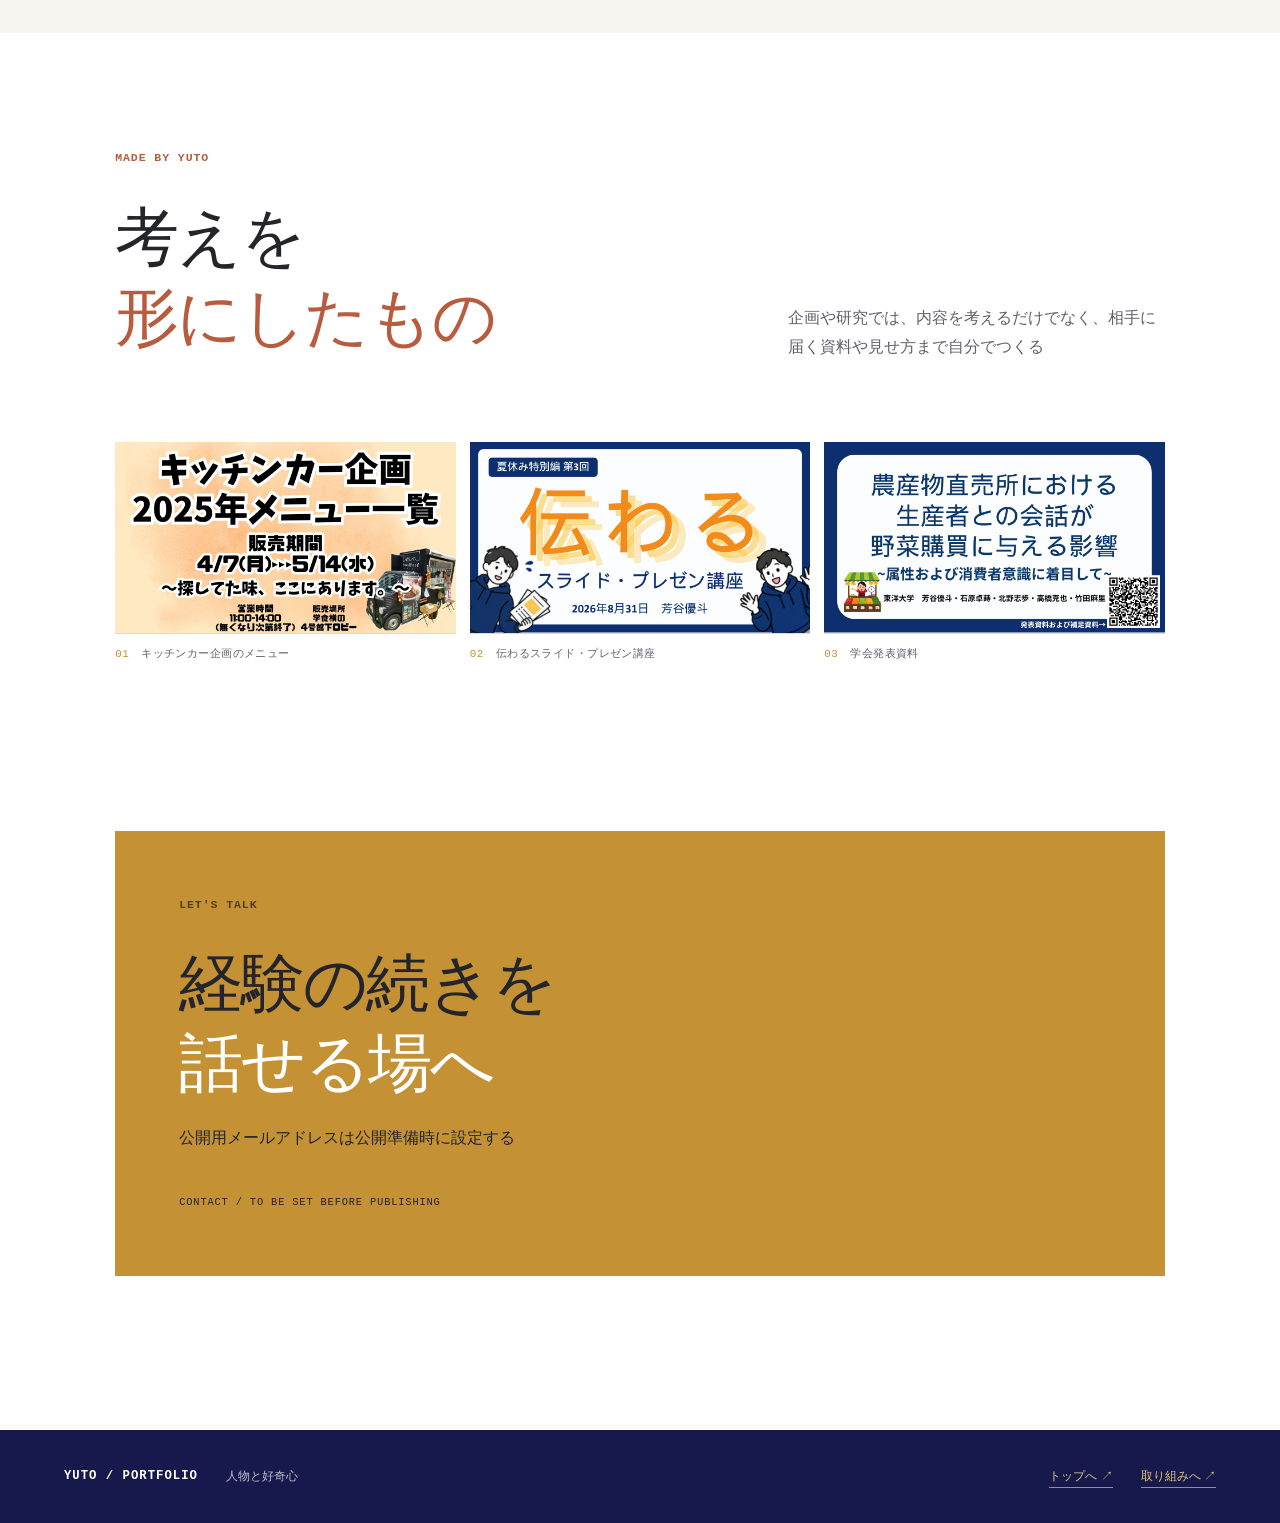
==== commit 98eac3cb: "Add more Canva project visuals" ====
--- a/about/index.html
+++ b/about/index.html
@@ -6,7 +6,7 @@
   <meta name="description" content="考え方、キーワード、人柄、料理や旅行の記録から人物像を紹介する">
   <title>人物 / YUTO</title>
   <link rel="icon" type="image/svg+xml" href="../assets/favicon.svg">
-  <link rel="stylesheet" href="../assets/site.css">
+  <link rel="stylesheet" href="../assets/site.css?v=20260919-3">
 </head>
 <body class="page-about">
   <header class="site-header">
@@ -36,6 +36,15 @@
       <div class="section-kicker">OUTSIDE THE WORK</div><div class="life-grid"><article><span class="life-number">01</span><h3>こだわり角煮</h3><p>日本風、中華風、沖縄風の味付けを試し、砂糖、酒、香辛料の違いを確かめる</p><div class="life-line">RECIPE / TEST &amp; TASTE</div></article><article><span class="life-number">02</span><h3>おすすめ旅行スポット</h3><p>実際に訪れた場所から、景色だけでなく食や街の雰囲気まで紹介する</p><div class="life-line">TRAVEL / OBSERVE</div></article><article><span class="life-number">03</span><h3>未知の料理店巡り</h3><p>チリ、エジプト、エチオピア、ホンジュラスなどの料理店へ友人を誘って訪れる</p><div class="life-line">FOOD / INVITE</div></article></div>
     </section>
 
+    <section class="section visual-section">
+      <div class="section-heading split-heading"><div><div class="section-kicker">MADE BY YUTO</div><h2>考えを<br><em>形にしたもの</em></h2></div><p>企画や研究では、内容を考えるだけでなく、相手に届く資料や見せ方まで自分でつくる</p></div>
+      <div class="visual-gallery">
+        <figure class="visual-card"><img src="../assets/canva-kitchen-menu.png" alt="Canvaで作成したキッチンカー企画のメニュー画像"><figcaption><span>01</span>キッチンカー企画のメニュー</figcaption></figure>
+        <figure class="visual-card"><img src="../assets/canva-presentation-lecture.png" alt="Canvaで作成した伝わるスライド・プレゼン講座の資料画像"><figcaption><span>02</span>伝わるスライド・プレゼン講座</figcaption></figure>
+        <figure class="visual-card"><img src="../assets/canva-conference.png" alt="Canvaで作成した学会発表資料の画像"><figcaption><span>03</span>学会発表資料</figcaption></figure>
+      </div>
+    </section>
+
     <section class="section contact-section"><div class="contact-panel"><p class="eyebrow">LET'S TALK</p><h2>経験の続きを<br><em>話せる場へ</em></h2><p>公開用メールアドレスは公開準備時に設定する</p><span class="contact-note">CONTACT / TO BE SET BEFORE PUBLISHING</span></div></section>
   </main>
   <footer class="site-footer"><div><strong>YUTO / PORTFOLIO</strong><span>人物と好奇心</span></div><div><a href="../index.html">トップへ ↗</a><a href="../stories/index.html">取り組みへ ↗</a></div></footer>
--- a/assets/site.css
+++ b/assets/site.css
@@ -54,7 +54,7 @@
 .hero-index { align-self: end; border-left: 1px solid rgba(255,255,255,.35); justify-self: end; max-width: 310px; padding: 18px 0 0 30px; width: 100%; }
 .hero-portrait { margin: 0 0 34px; max-width: 230px; }
 .hero-portrait img { aspect-ratio: 4 / 5; display: block; filter: saturate(.78) contrast(1.03); object-fit: cover; width: 100%; }
-.hero-portrait figcaption, .profile-photo figcaption, .story-media figcaption { color: #c7c8d6; font-family: var(--mono); font-size: .62rem; letter-spacing: .08em; margin-top: 9px; text-transform: uppercase; }
+.hero-portrait figcaption, .profile-photo figcaption, .story-media figcaption, .research-media figcaption { color: #c7c8d6; font-family: var(--mono); font-size: .62rem; letter-spacing: .08em; margin-top: 9px; text-transform: uppercase; }
 .index-rule { background: #d8ad62; height: 5px; margin-bottom: 23px; width: 46px; }
 .index-label { color: #d2d3e2; font-family: var(--mono); font-size: .7rem; letter-spacing: .13em; }
 .hero-index ol { list-style: none; margin: 2.5rem 0 4rem; padding: 0; }
@@ -121,6 +121,9 @@
 .story-media { margin: 2rem 0 0; max-width: 700px; }
 .story-media img { display: block; height: auto; width: 100%; }
 .story-media figcaption { color: #777887; }
+.research-media { margin: 2rem 0 0; }
+.research-media img { display: block; height: auto; width: 100%; }
+.research-media figcaption { color: #777887; }
 .story-columns { display: grid; gap: 26px; grid-template-columns: repeat(3, 1fr); margin-top: 2rem; }
 .story-columns h3 { color: var(--rust); font-family: var(--mono); font-size: .72rem; letter-spacing: .08em; text-transform: uppercase; }
 .story-columns p { margin-bottom: 0; }
@@ -191,6 +194,12 @@
 .life-grid h3 { font-family: var(--serif); font-size: 1.8rem; margin: 2.7rem 0 1rem; }
 .life-grid p { color: #62636b; }
 .life-line { border-top: 1px solid var(--line); color: #8a8a82; font-size: .62rem; margin-top: 2rem; padding-top: 13px; }
+.visual-section { background: var(--white); }
+.visual-gallery { display: grid; gap: 14px; grid-template-columns: repeat(3, 1fr); }
+.visual-card { margin: 0; }
+.visual-card img { aspect-ratio: 596 / 335; background: var(--paper); display: block; height: auto; object-fit: cover; width: 100%; }
+.visual-card figcaption { border-top: 1px solid var(--line); color: #60616c; font-family: var(--mono); font-size: .68rem; letter-spacing: .04em; padding-top: 11px; }
+.visual-card figcaption span { color: var(--ochre); margin-right: 12px; }
 .contact-section { padding-bottom: 12vw; padding-top: 4vw; }
 .contact-panel { background: var(--ochre); color: var(--ink); padding: 5vw; }
 .contact-panel .eyebrow { color: #53401a; }
@@ -213,7 +222,7 @@
   .hero-index { justify-self: start; margin-top: 6rem; max-width: 420px; }
   .section { padding: 15vw 7vw; }
   .split-heading { gap: 1.5rem; grid-template-columns: 1fr; }
-  .featured-grid, .life-grid { grid-template-columns: 1fr; }
+  .featured-grid, .life-grid, .visual-gallery { grid-template-columns: 1fr; }
   .featured-card { min-height: 360px; }
   .page-hero { padding-bottom: 13vw; padding-top: 14vw; }
   .page-hero-grid { gap: 2.5rem; }
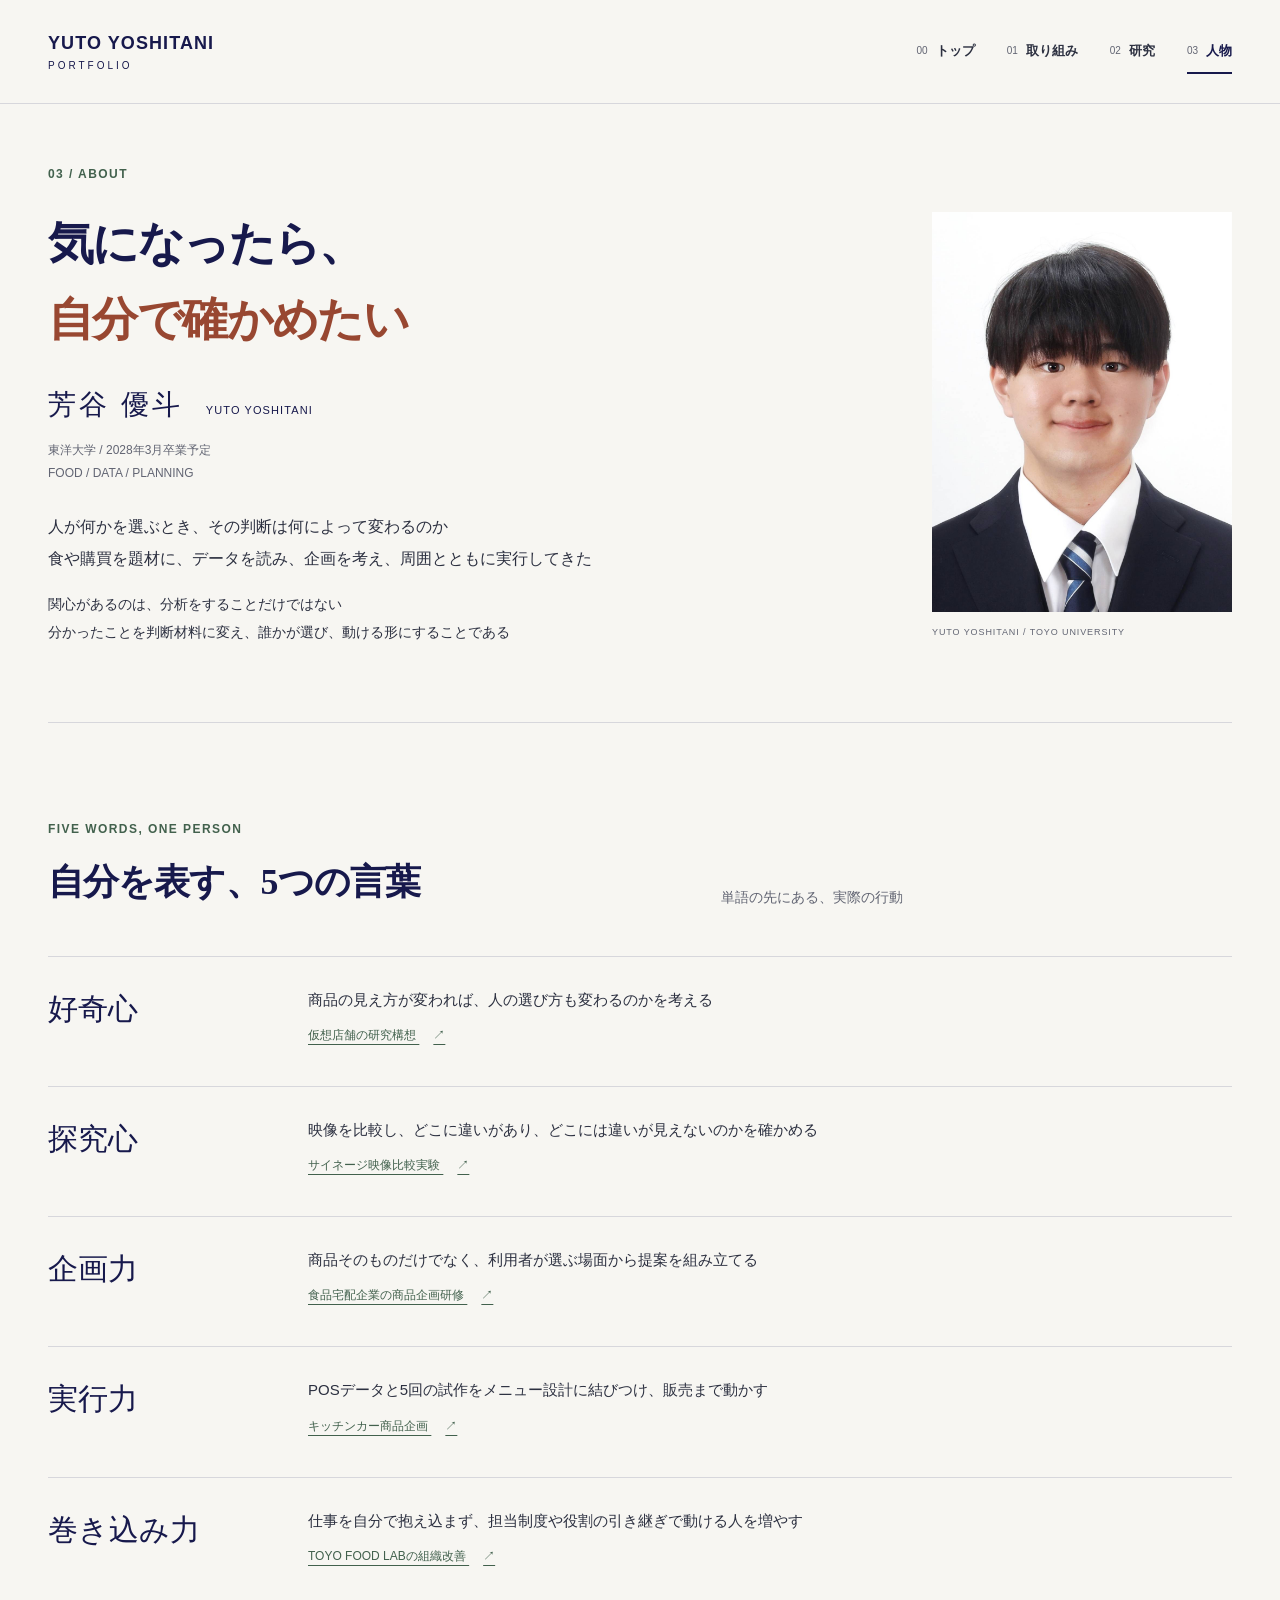
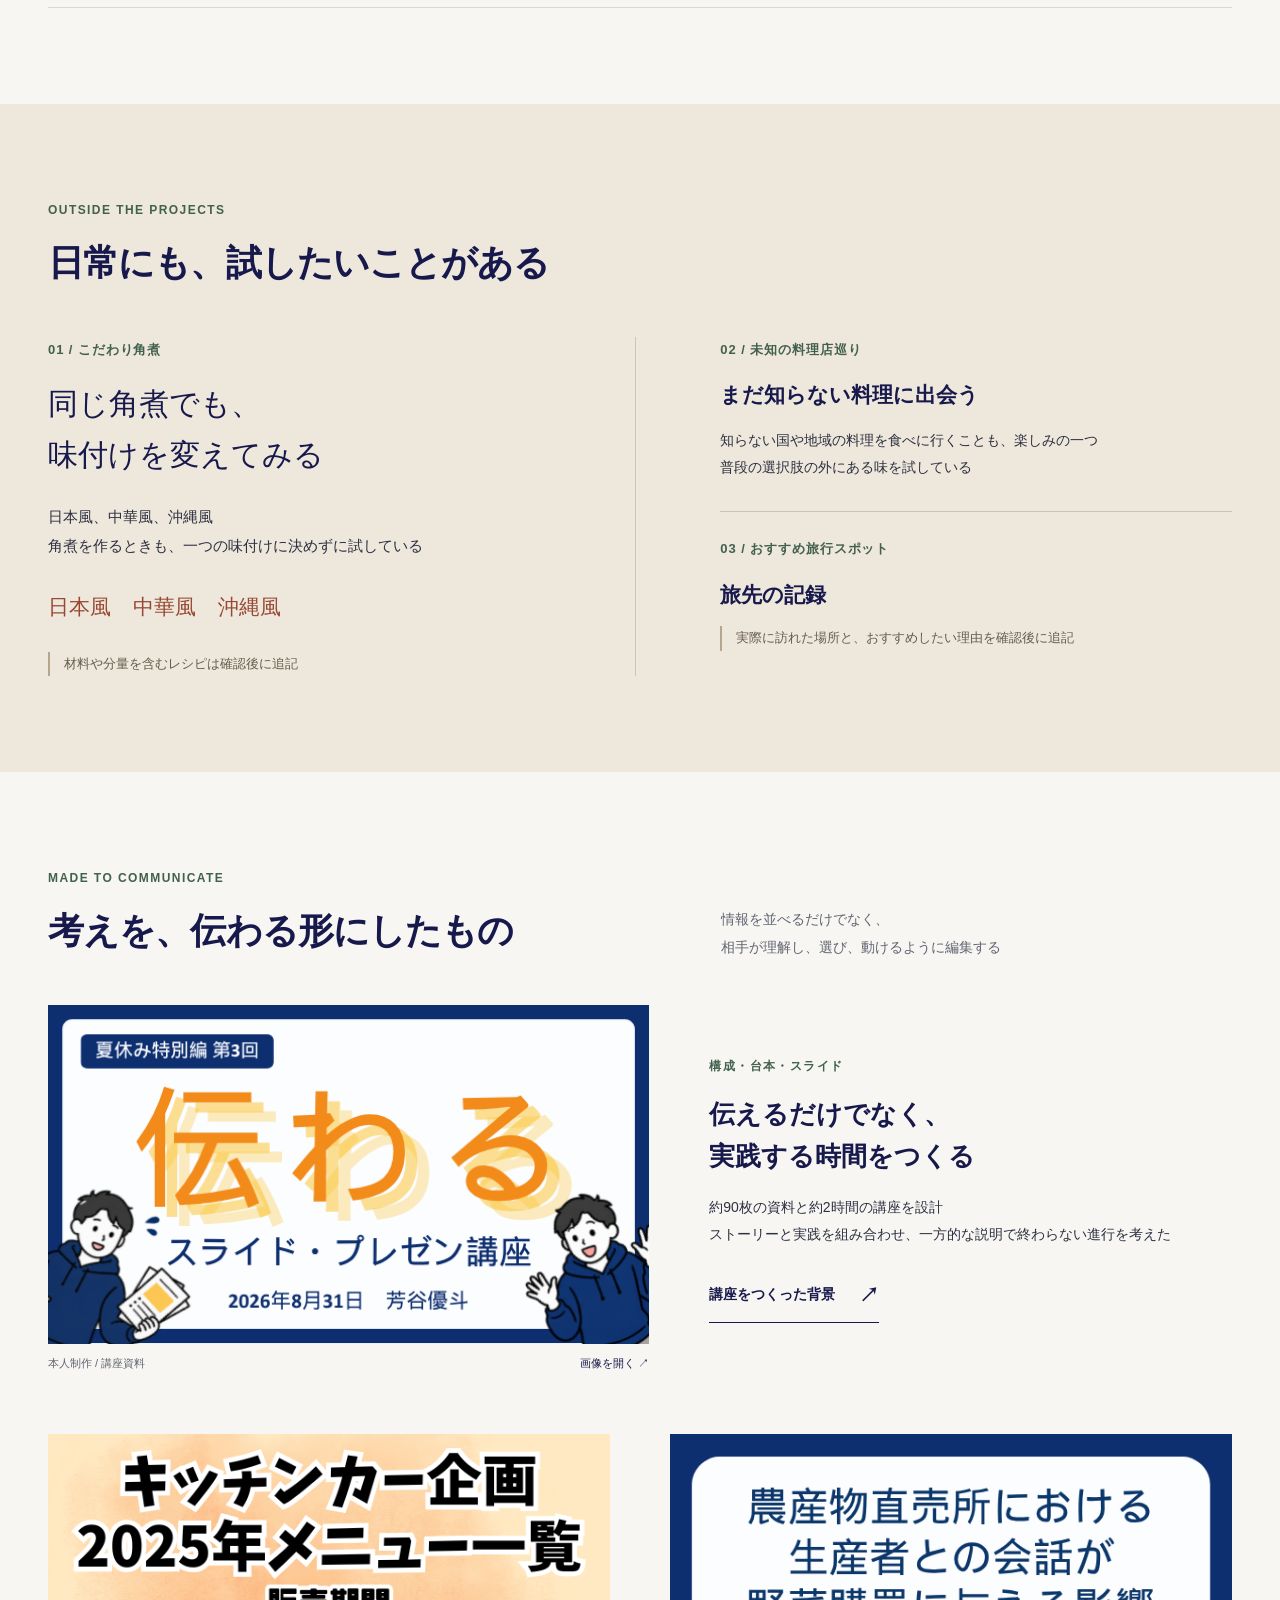
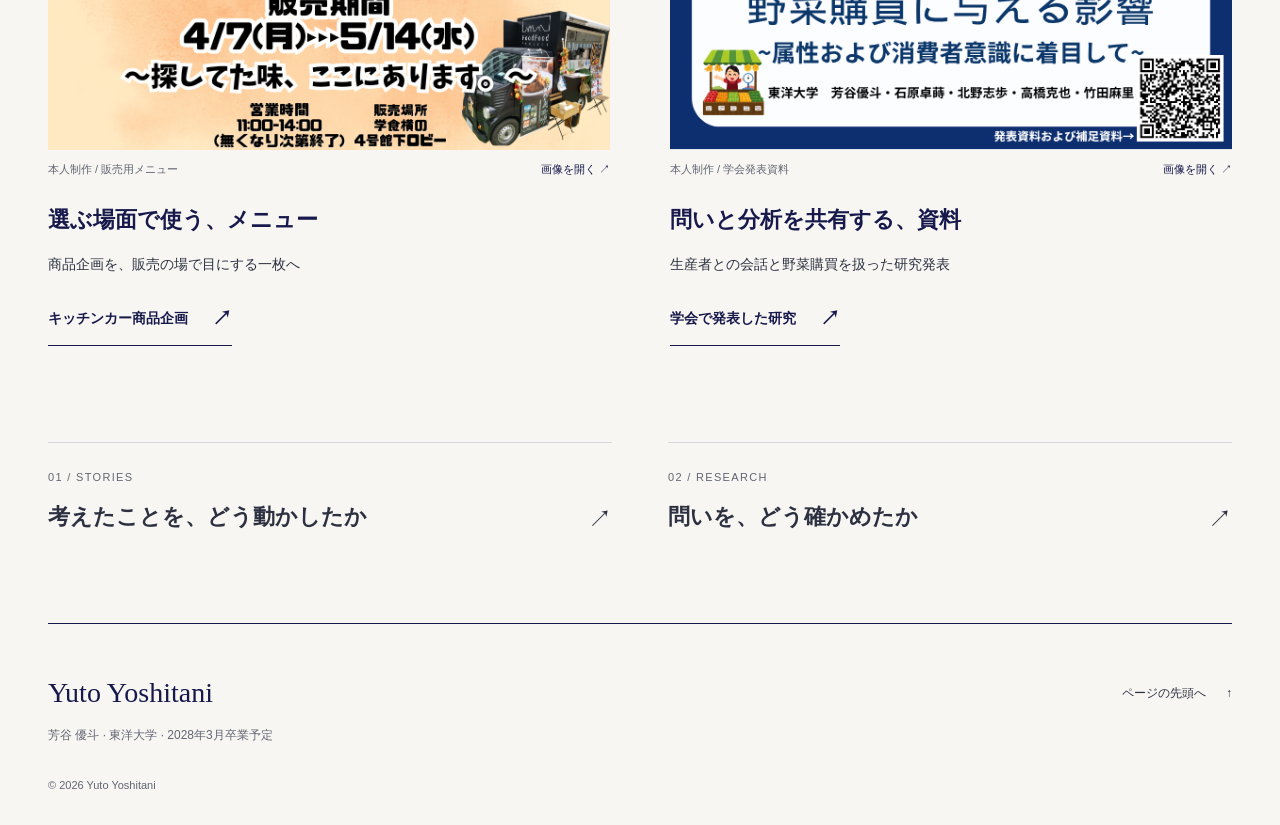
==== commit bd522431: "Redesign portfolio as an editorial record of decisions and execution" ====
--- a/about/index.html
+++ b/about/index.html
@@ -3,51 +3,79 @@
 <head>
   <meta charset="utf-8">
   <meta name="viewport" content="width=device-width, initial-scale=1">
-  <meta name="description" content="考え方、キーワード、人柄、料理や旅行の記録から人物像を紹介する">
-  <title>人物 / YUTO</title>
+  <meta name="description" content="好奇心、探究心、企画力、実行力、巻き込み力 経験をつなぐ考え方と、料理や旅への関心、本人制作の資料">
+  <meta name="theme-color" content="#17194c">
+  <meta property="og:type" content="website">
+  <meta property="og:title" content="人物 | 芳谷 優斗">
+  <meta property="og:description" content="好奇心、探究心、企画力、実行力、巻き込み力 経験をつなぐ考え方と、料理や旅への関心、本人制作の資料">
+  <meta property="og:url" content="https://yutoyoshitani.github.io/about/">
+  <meta property="og:image" content="https://yutoyoshitani.github.io/assets/portrait.jpg">
+  <link rel="canonical" href="https://yutoyoshitani.github.io/about/">
+  <title>人物 | 芳谷 優斗</title>
   <link rel="icon" type="image/svg+xml" href="../assets/favicon.svg">
-  <link rel="stylesheet" href="../assets/site.css?v=20260919-3">
+  <link rel="stylesheet" href="../assets/site.css?v=20260919-4">
+  <script src="../assets/site.js?v=20260919-4" defer></script>
 </head>
-<body class="page-about">
+<body class="page-about" id="top">
+  <a class="skip-link" href="#main">本文へ移動</a>
   <header class="site-header">
-    <a class="wordmark" href="../index.html"><span>YUTO</span><small>PORTFOLIO / 2026</small></a>
-    <nav aria-label="主要メニュー"><a href="../index.html">トップ</a><a href="../stories/index.html">取り組み</a><a href="../research/index.html">研究</a><a class="active" href="index.html">人物</a></nav>
+    <a class="wordmark" href="../index.html" aria-label="芳谷優斗のポートフォリオ トップ"><strong>YUTO YOSHITANI</strong><span>PORTFOLIO</span></a>
+    <nav aria-label="主要メニュー"><a href="../index.html"><span class="nav-number" aria-hidden="true">00</span>トップ</a><a href="../stories/index.html"><span class="nav-number" aria-hidden="true">01</span>取り組み</a><a href="../research/index.html"><span class="nav-number" aria-hidden="true">02</span>研究</a><a href="../about/index.html" aria-current="page"><span class="nav-number" aria-hidden="true">03</span>人物</a></nav>
   </header>
-  <main>
-    <section class="page-hero section">
-      <div class="section-kicker">03 / ABOUT</div>
-      <div class="page-hero-grid"><h1>何を考え<br><em>どう動く人か</em></h1><div><p class="lead">経験の結果だけでなく、課題に出会ったときの考え方や、周囲との関わり方を伝える</p><p>仕事以外の好奇心や試行錯誤も、人物像を知る手がかりとして紹介する</p></div></div>
-    </section>
+<main id="main" tabindex="-1">
+  <section class="about-intro wrap">
+    <div class="about-copy">
+      <p class="eyebrow">03 / ABOUT</p>
+      <h1>気になったら、<br><em>自分で確かめたい</em></h1>
+      <div class="profile-name"><strong>芳谷 優斗</strong><span>YUTO YOSHITANI</span></div>
+      <p class="profile-meta">東洋大学 / 2028年3月卒業予定<br>FOOD / DATA / PLANNING</p>
+      <p class="lead">人が何かを選ぶとき、その判断は何によって変わるのか<br>食や購買を題材に、データを読み、企画を考え、周囲とともに実行してきた</p>
+      <p>関心があるのは、分析をすることだけではない<br>分かったことを判断材料に変え、誰かが選び、動ける形にすることである</p>
+    </div>
+    <figure class="about-portrait"><img src="../assets/portrait-secondary.jpg" alt="芳谷優斗の本人写真" width="1108" height="1477" fetchpriority="high"><figcaption>YUTO YOSHITANI / TOYO UNIVERSITY</figcaption></figure>
+  </section>
 
-    <section class="section profile-section">
-      <div class="profile-grid"><figure class="profile-photo"><img src="../assets/portrait-secondary.jpg" alt="芳谷優斗の顔写真"><figcaption>YUTO / PROFILE</figcaption></figure><div><div class="section-kicker">PROFILE</div><h2>課題を見つけ、<br><em>人と企画を動かす</em></h2><p class="profile-copy">課題の発見から関わり、データや対話を使って判断材料をつくり、周囲を巻き込みながら実行へ進めたい</p><div class="profile-meta"><span>TOYO UNIVERSITY</span><span>FOOD / DATA / PLANNING</span><span>2028 GRADUATE</span></div></div></div>
-    </section>
+  <section class="wrap section-space keywords-section">
+    <div class="section-heading"><div><p class="eyebrow">FIVE WORDS, ONE PERSON</p><h2>自分を表す、5つの言葉</h2></div><p>単語の先にある、実際の行動</p></div>
+    <dl class="keyword-list">
+      <div><dt>好奇心</dt><dd><p>商品の見え方が変われば、人の選び方も変わるのかを考える</p><a href="../research/index.html#current">仮想店舗の研究構想 <span aria-hidden="true">↗</span></a></dd></div>
+      <div><dt>探究心</dt><dd><p>映像を比較し、どこに違いがあり、どこには違いが見えないのかを確かめる</p><a href="../research/index.html#signage">サイネージ映像比較実験 <span aria-hidden="true">↗</span></a></dd></div>
+      <div><dt>企画力</dt><dd><p>商品そのものだけでなく、利用者が選ぶ場面から提案を組み立てる</p><a href="../stories/index.html#food-gift">食品宅配企業の商品企画研修 <span aria-hidden="true">↗</span></a></dd></div>
+      <div><dt>実行力</dt><dd><p>POSデータと5回の試作をメニュー設計に結びつけ、販売まで動かす</p><a href="../stories/index.html#kitchencar">キッチンカー商品企画 <span aria-hidden="true">↗</span></a></dd></div>
+      <div><dt>巻き込み力</dt><dd><p>仕事を自分で抱え込まず、担当制度や役割の引き継ぎで動ける人を増やす</p><a href="../stories/index.html#toyolab">TOYO FOOD LABの組織改善 <span aria-hidden="true">↗</span></a></dd></div>
+    </dl>
+  </section>
 
-    <section class="section challenge-section">
-      <div class="section-kicker">WHY I TAKE ON VALUE CREATION</div><div class="quote-block"><p>私が価値創造に挑戦する理由は、どれほど魅力ある商品も、選ばれるきっかけがなければ価値が届ききらないと考えるからである</p><p>人が商品に気づき、納得して選び、生活の中でまた選びたくなる流れをつくることに可能性を感じている</p></div>
-    </section>
+  <section class="everyday-section">
+    <div class="wrap section-space">
+      <div class="section-heading"><div><p class="eyebrow">OUTSIDE THE PROJECTS</p><h2>日常にも、試したいことがある</h2></div></div>
+      <div class="everyday-layout">
+        <article class="kakuni-note"><p class="note-label">01 / こだわり角煮</p><h3>同じ角煮でも、<br>味付けを変えてみる</h3><p>日本風、中華風、沖縄風<br>角煮を作るときも、一つの味付けに決めずに試している</p><div class="flavor-notes"><span>日本風</span><span>中華風</span><span>沖縄風</span></div><p class="scope-note">材料や分量を含むレシピは確認後に追記</p></article>
+        <div class="everyday-side">
+          <article><p class="note-label">02 / 未知の料理店巡り</p><h3>まだ知らない料理に出会う</h3><p>知らない国や地域の料理を食べに行くことも、楽しみの一つ<br>普段の選択肢の外にある味を試している</p></article>
+          <article class="travel-note"><p class="note-label">03 / おすすめ旅行スポット</p><h3>旅先の記録</h3><p class="scope-note">実際に訪れた場所と、おすすめしたい理由を確認後に追記</p></article>
+        </div>
+      </div>
+    </div>
+  </section>
 
-    <section class="section keyword-section">
-      <div class="section-heading split-heading"><div><div class="section-kicker">KEYWORDS</div><h2>自分を表す<br><em>5つの言葉</em></h2></div><p>キーワードは抽象的なキャッチコピーではなく、経験と結びつく言葉として見せる</p></div>
-      <div class="keyword-grid"><div><span>01</span><strong>好奇心</strong><p>未知の料理や研究テーマへ足を運ぶ</p></div><div><span>02</span><strong>探究心</strong><p>問いを分解し、確かめ方を考える</p></div><div><span>03</span><strong>企画力</strong><p>課題を選ばれる形へ組み替える</p></div><div><span>04</span><strong>実行力</strong><p>試作、準備、運営まで手を動かす</p></div><div><span>05</span><strong>巻き込み力</strong><p>周囲が動ける役割と場をつくる</p></div></div>
-    </section>
-
-    <section class="section life-section">
-      <div class="section-kicker">OUTSIDE THE WORK</div><div class="life-grid"><article><span class="life-number">01</span><h3>こだわり角煮</h3><p>日本風、中華風、沖縄風の味付けを試し、砂糖、酒、香辛料の違いを確かめる</p><div class="life-line">RECIPE / TEST &amp; TASTE</div></article><article><span class="life-number">02</span><h3>おすすめ旅行スポット</h3><p>実際に訪れた場所から、景色だけでなく食や街の雰囲気まで紹介する</p><div class="life-line">TRAVEL / OBSERVE</div></article><article><span class="life-number">03</span><h3>未知の料理店巡り</h3><p>チリ、エジプト、エチオピア、ホンジュラスなどの料理店へ友人を誘って訪れる</p><div class="life-line">FOOD / INVITE</div></article></div>
-    </section>
-
-    <section class="section visual-section">
-      <div class="section-heading split-heading"><div><div class="section-kicker">MADE BY YUTO</div><h2>考えを<br><em>形にしたもの</em></h2></div><p>企画や研究では、内容を考えるだけでなく、相手に届く資料や見せ方まで自分でつくる</p></div>
-      <div class="visual-gallery">
-        <figure class="visual-card"><img src="../assets/canva-kitchen-menu.png" alt="Canvaで作成したキッチンカー企画のメニュー画像"><figcaption><span>01</span>キッチンカー企画のメニュー</figcaption></figure>
-        <figure class="visual-card"><img src="../assets/canva-presentation-lecture.png" alt="Canvaで作成した伝わるスライド・プレゼン講座の資料画像"><figcaption><span>02</span>伝わるスライド・プレゼン講座</figcaption></figure>
-        <figure class="visual-card"><img src="../assets/canva-conference.png" alt="Canvaで作成した学会発表資料の画像"><figcaption><span>03</span>学会発表資料</figcaption></figure>
-      </div>
-    </section>
-
-    <section class="section contact-section"><div class="contact-panel"><p class="eyebrow">LET'S TALK</p><h2>経験の続きを<br><em>話せる場へ</em></h2><p>公開用メールアドレスは公開準備時に設定する</p><span class="contact-note">CONTACT / TO BE SET BEFORE PUBLISHING</span></div></section>
-  </main>
-  <footer class="site-footer"><div><strong>YUTO / PORTFOLIO</strong><span>人物と好奇心</span></div><div><a href="../index.html">トップへ ↗</a><a href="../stories/index.html">取り組みへ ↗</a></div></footer>
-  <script src="../assets/site.js"></script>
+  <section class="wrap section-space gallery-section" id="gallery">
+    <div class="section-heading"><div><p class="eyebrow">MADE TO COMMUNICATE</p><h2>考えを、伝わる形にしたもの</h2></div><p>情報を並べるだけでなく、<br>相手が理解し、選び、動けるように編集する</p></div>
+    <article class="gallery-feature">
+      <figure class="document-image"><a href="../assets/canva-presentation-lecture.png" data-image-preview aria-label="本人制作のプレゼン講座資料を拡大"><img src="../assets/canva-presentation-lecture.png" alt="伝わるスライド・プレゼン講座の本人制作資料" width="596" height="336" loading="lazy" decoding="async"></a><figcaption>本人制作 / 講座資料 <span>画像を開く ↗</span></figcaption></figure>
+      <div><p class="eyebrow">構成・台本・スライド</p><h3>伝えるだけでなく、<br>実践する時間をつくる</h3><p>約90枚の資料と約2時間の講座を設計<br>ストーリーと実践を組み合わせ、一方的な説明で終わらない進行を考えた</p><a class="text-link" href="../stories/index.html#presentation">講座をつくった背景 <span aria-hidden="true">↗</span></a></div>
+    </article>
+    <div class="gallery-pair">
+      <article><figure class="document-image"><a href="../assets/canva-kitchen-menu.png" data-image-preview aria-label="本人制作のキッチンカーメニューを拡大"><img src="../assets/canva-kitchen-menu.png" alt="キッチンカーで販売する商品を紹介した本人制作メニュー" width="596" height="336" loading="lazy" decoding="async"></a><figcaption>本人制作 / 販売用メニュー <span>画像を開く ↗</span></figcaption></figure><h3>選ぶ場面で使う、メニュー</h3><p>商品企画を、販売の場で目にする一枚へ</p><a class="text-link" href="../stories/index.html#kitchencar">キッチンカー商品企画 <span aria-hidden="true">↗</span></a></article>
+      <article><figure class="document-image"><a href="../assets/canva-conference.png" data-image-preview aria-label="本人制作の学会発表資料を拡大"><img src="../assets/canva-conference.png" alt="日本フードシステム学会の本人制作発表資料" width="596" height="336" loading="lazy" decoding="async"></a><figcaption>本人制作 / 学会発表資料 <span>画像を開く ↗</span></figcaption></figure><h3>問いと分析を共有する、資料</h3><p>生産者との会話と野菜購買を扱った研究発表</p><a class="text-link" href="../research/index.html#conference">学会で発表した研究 <span aria-hidden="true">↗</span></a></article>
+    </div>
+  </section>
+  <nav class="page-next wrap" aria-label="関連ページ"><a href="../stories/index.html"><span>01 / STORIES</span><strong>考えたことを、どう動かしたか</strong><span aria-hidden="true">↗</span></a><a href="../research/index.html"><span>02 / RESEARCH</span><strong>問いを、どう確かめたか</strong><span aria-hidden="true">↗</span></a></nav>
+</main>
+  <footer class="site-footer">
+    <div><a class="footer-name" href="../index.html">Yuto Yoshitani</a><p>芳谷 優斗 · 東洋大学 · 2028年3月卒業予定</p></div>
+    <a class="back-top" href="#top">ページの先頭へ <span aria-hidden="true">↑</span></a>
+    <small>© <span data-year>2026</span> Yuto Yoshitani</small>
+  </footer>
 </body>
 </html>
--- a/assets/site.css
+++ b/assets/site.css
@@ -1,258 +1,411 @@
+/* Editorial portfolio — iron navy, paper, and a little warmth */
 :root {
-  --iron: #17194c;
-  --iron-soft: #2d316e;
-  --ink: #24242b;
-  --paper: #f7f5ef;
-  --white: #ffffff;
-  --line: #d9d9de;
-  --rust: #b85c3f;
-  --moss: #5f765f;
-  --ochre: #c49135;
+  --ink: #17194c;
+  --text: #2c3040;
+  --muted: #626573;
+  --paper: #f7f6f2;
+  --white: #fff;
+  --line: #d7d7dc;
+  --rust: #984731;
+  --moss: #42614d;
+  --ochre: #7c591b;
   --serif: "Yu Mincho", "Hiragino Mincho ProN", "Noto Serif JP", serif;
-  --sans: "Hiragino Kaku Gothic ProN", "Yu Gothic", "Noto Sans JP", sans-serif;
-  --mono: "SFMono-Regular", Consolas, "Liberation Mono", monospace;
-}
-
+  --sans: -apple-system, BlinkMacSystemFont, "Segoe UI", "Hiragino Kaku Gothic ProN", "Yu Gothic", Meiryo, sans-serif;
+}
 * { box-sizing: border-box; }
-html { scroll-behavior: smooth; }
-body { margin: 0; color: var(--ink); background: var(--white); font-family: var(--sans); font-size: 16px; line-height: 1.8; }
-a { color: inherit; text-decoration: none; }
-p, h1, h2, h3, ul, ol { margin-top: 0; }
-h1, h2, h3 { line-height: 1.25; font-weight: 500; letter-spacing: -.035em; }
-h1, h2 { font-family: var(--serif); }
-h1 { font-size: clamp(3.25rem, 8vw, 7.5rem); margin-bottom: 1.75rem; }
-h2 { font-size: clamp(2.3rem, 5vw, 4.5rem); margin-bottom: 1.25rem; }
-h3 { font-size: 1.35rem; }
-em { color: var(--rust); font-style: normal; }
-button, a { -webkit-tap-highlight-color: transparent; }
-
-.site-header { align-items: center; background: var(--white); border-bottom: 1px solid var(--line); display: flex; justify-content: space-between; min-height: 76px; padding: 0 5vw; }
-.wordmark { align-items: baseline; display: flex; gap: 12px; letter-spacing: .08em; }
-.wordmark span { color: var(--iron); font-family: var(--mono); font-size: 1.15rem; font-weight: 700; }
-.wordmark small, .site-header nav, .eyebrow, .section-kicker, .card-topline, .story-tag, .note-label, .note-stamp, .life-line, .profile-meta, .contact-note { font-family: var(--mono); letter-spacing: .08em; text-transform: uppercase; }
-.wordmark small { color: #777887; font-size: .65rem; }
-.site-header nav { display: flex; gap: 26px; font-size: .72rem; }
-.site-header nav a { border-bottom: 2px solid transparent; color: #666775; padding: 25px 0 20px; }
-.site-header nav a:hover, .site-header nav a.active { border-color: var(--iron); color: var(--iron); }
-
-.hero { background: var(--iron); color: var(--white); }
-.hero-home { display: grid; grid-template-columns: minmax(0, 1.2fr) minmax(280px, .8fr); min-height: calc(100vh - 76px); padding: 9vw 9vw 8vw; }
-.hero-copy { align-self: center; max-width: 800px; }
-.eyebrow, .section-kicker { color: var(--rust); font-size: .72rem; font-weight: 700; margin-bottom: 1.8rem; }
-.hero .eyebrow { color: #d8ad62; }
-.hero h1 { font-size: clamp(3.5rem, 9vw, 8.75rem); letter-spacing: -.07em; margin-bottom: 2rem; }
-.hero h1 em { color: #d8ad62; }
-.lead { font-size: clamp(1.08rem, 1.8vw, 1.4rem); line-height: 1.75; }
-.hero .lead { color: #f6f5fa; max-width: 620px; }
-.hero-actions { align-items: center; display: flex; flex-wrap: wrap; gap: 26px; margin-top: 2.5rem; }
-.button { align-items: center; display: inline-flex; font-family: var(--mono); font-size: .74rem; gap: 22px; letter-spacing: .06em; padding: 14px 20px; transition: transform .2s ease, background .2s ease; }
-.button:hover { transform: translateY(-3px); }
-.button-light { background: var(--white); color: var(--iron); }
-.button-dark { background: var(--iron); color: var(--white); }
-.light-link { color: #fff; }
-.text-link { border-bottom: 1px solid currentColor; font-family: var(--mono); font-size: .74rem; letter-spacing: .04em; padding-bottom: 4px; }
-.hero-index { align-self: end; border-left: 1px solid rgba(255,255,255,.35); justify-self: end; max-width: 310px; padding: 18px 0 0 30px; width: 100%; }
-.hero-portrait { margin: 0 0 34px; max-width: 230px; }
-.hero-portrait img { aspect-ratio: 4 / 5; display: block; filter: saturate(.78) contrast(1.03); object-fit: cover; width: 100%; }
-.hero-portrait figcaption, .profile-photo figcaption, .story-media figcaption, .research-media figcaption { color: #c7c8d6; font-family: var(--mono); font-size: .62rem; letter-spacing: .08em; margin-top: 9px; text-transform: uppercase; }
-.index-rule { background: #d8ad62; height: 5px; margin-bottom: 23px; width: 46px; }
-.index-label { color: #d2d3e2; font-family: var(--mono); font-size: .7rem; letter-spacing: .13em; }
-.hero-index ol { list-style: none; margin: 2.5rem 0 4rem; padding: 0; }
-.hero-index li { border-top: 1px solid rgba(255,255,255,.25); font-size: .94rem; padding: 14px 0; }
-.hero-index li span { color: #d8ad62; font-family: var(--mono); font-size: .74rem; margin-right: 18px; }
-.index-note { color: #c7c8d6; font-family: var(--serif); font-size: 1.1rem; }
-
-.section { padding: 9vw 9vw; }
-.section-intro { background: var(--paper); }
-.section-heading { margin-bottom: 4rem; }
-.split-heading { align-items: end; display: grid; gap: 4rem; grid-template-columns: minmax(0, 1.05fr) minmax(260px, .65fr); }
-.split-heading p { color: #60616c; max-width: 460px; }
-.featured-grid { display: grid; gap: 16px; grid-template-columns: repeat(3, 1fr); }
-.featured-card { min-height: 430px; padding: 27px 28px; position: relative; }
-.featured-card h3 { font-family: var(--serif); font-size: 2.1rem; margin: 4.5rem 0 1rem; }
-.featured-card p { max-width: 270px; }
-.featured-card-main { background: var(--rust); color: var(--white); }
-.featured-card-research { background: var(--iron); color: var(--white); }
-.featured-card-org { background: var(--white); border: 1px solid var(--line); }
-.card-topline { display: flex; font-size: .65rem; justify-content: space-between; letter-spacing: .09em; }
-.featured-card-main .card-topline, .featured-card-research .card-topline { color: #f5d4c9; }
-.featured-card-org .card-topline { color: var(--moss); }
-.metric-row { align-items: baseline; display: flex; gap: 10px; margin-top: 3.2rem; }
-.metric-row strong { font-family: var(--serif); font-size: 2.7rem; font-weight: 500; }
-.metric-row span { font-size: .8rem; }
-.card-arrow { bottom: 25px; font-size: 1.7rem; position: absolute; right: 28px; }
-.featured-card:hover .card-arrow { transform: translate(4px, -4px); }
-.section-loop { background: var(--white); }
-.loop-layout { display: grid; gap: 8vw; grid-template-columns: .7fr 1fr; }
-.loop-list { border-top: 1px solid var(--line); }
-.loop-item { border-bottom: 1px solid var(--line); display: grid; gap: 24px; grid-template-columns: 54px 1fr; padding: 25px 0; }
-.loop-item > span { color: var(--rust); font-family: var(--mono); font-size: .75rem; padding-top: 4px; }
-.loop-item h3 { margin-bottom: 7px; }
-.loop-item p { color: #60616c; margin-bottom: 0; }
-.section-cta { background: var(--paper); text-align: center; }
-.section-cta h2 { margin-bottom: 2rem; }
-.section-cta .eyebrow { color: var(--moss); }
-
-.page-hero { background: var(--paper); padding-bottom: 7vw; padding-top: 8vw; }
-.page-hero-grid { align-items: end; display: grid; gap: 7vw; grid-template-columns: 1fr .7fr; }
-.page-hero-grid h1 { margin-bottom: 0; }
-.page-hero-grid p { color: #60616c; }
-.page-hero-grid .lead { color: var(--ink); }
-.page-stories .page-hero em { color: var(--rust); }
-.page-research .page-hero em { color: var(--moss); }
-.page-about .page-hero em { color: var(--ochre); }
-
-.story-axis { border-top: 1px solid var(--line); }
-.axis-heading { align-items: start; display: grid; gap: 5vw; grid-template-columns: 60px 1fr; margin-bottom: 4rem; }
-.axis-number { color: var(--rust); font-family: var(--mono); font-size: 1rem; }
-.axis-heading h2 { margin-bottom: 0; }
-.axis-heading .section-kicker { margin-bottom: 1rem; }
-.story-list { border-top: 1px solid var(--line); margin-left: 65px; }
-.story-card { border-bottom: 1px solid var(--line); }
-.story-card summary { align-items: center; cursor: pointer; display: grid; gap: 18px; grid-template-columns: 42px 1fr auto 22px; list-style: none; padding: 25px 0; }
-.story-card summary::-webkit-details-marker { display: none; }
-.story-index { color: var(--rust); font-family: var(--mono); font-size: .75rem; }
-.story-title { font-family: var(--serif); font-size: 1.55rem; }
-.story-tag { color: #777887; font-size: .62rem; }
-.summary-plus { color: var(--rust); font-size: 1.4rem; }
-.story-card[open] .summary-plus { transform: rotate(45deg); }
-.story-body { background: var(--paper); margin: 0 0 20px; padding: 30px; }
-.story-lead { font-family: var(--serif); font-size: 1.5rem; max-width: 780px; }
-.story-media { margin: 2rem 0 0; max-width: 700px; }
-.story-media img { display: block; height: auto; width: 100%; }
-.story-media figcaption { color: #777887; }
-.research-media { margin: 2rem 0 0; }
-.research-media img { display: block; height: auto; width: 100%; }
-.research-media figcaption { color: #777887; }
-.story-columns { display: grid; gap: 26px; grid-template-columns: repeat(3, 1fr); margin-top: 2rem; }
-.story-columns h3 { color: var(--rust); font-family: var(--mono); font-size: .72rem; letter-spacing: .08em; text-transform: uppercase; }
-.story-columns p { margin-bottom: 0; }
-.story-footer { border-top: 1px solid var(--line); color: #6b6c76; display: flex; flex-wrap: wrap; font-family: var(--mono); font-size: .69rem; gap: 30px; margin-top: 2rem; padding-top: 13px; }
-
-.page-research { --page-accent: var(--moss); }
-.current-research { background: var(--iron); color: var(--white); }
-.current-research .section-kicker { color: #9eb59e; }
-.research-hero-grid { display: grid; gap: 7vw; grid-template-columns: 1.2fr .8fr; }
-.current-research h2 em { color: #b1c9ae; }
-.current-research .lead { color: #eff0f6; max-width: 650px; }
-.research-note { align-self: center; border-left: 1px solid rgba(255,255,255,.3); color: #f3f1e9; padding: 18px 0 18px 30px; }
-.note-label { color: #9eb59e; display: block; font-size: .65rem; margin-bottom: 18px; }
-.research-note p { font-family: var(--mono); font-size: .95rem; line-height: 2.2; }
-.note-stamp { color: #9eb59e; font-size: .6rem; }
-.research-process { border-top: 1px solid rgba(255,255,255,.3); display: grid; gap: 20px; grid-template-columns: repeat(4, 1fr); margin-top: 6rem; padding-top: 20px; }
-.research-process > div { border-right: 1px solid rgba(255,255,255,.2); padding-right: 20px; }
-.research-process > div:last-child { border-right: 0; }
-.research-process span { color: #9eb59e; font-family: var(--mono); font-size: .7rem; }
-.research-process h3 { margin: 18px 0 9px; }
-.research-process p { color: #c9cad5; font-size: .88rem; }
-.callout { align-items: center; border-left: 3px solid #9eb59e; display: flex; gap: 24px; margin-top: 3rem; padding: 12px 20px; }
-.callout strong { color: #b1c9ae; font-family: var(--mono); font-size: .7rem; letter-spacing: .1em; }
-.callout span { color: #dcdee8; font-size: .9rem; }
-.research-grid { display: grid; gap: 14px; grid-template-columns: repeat(6, 1fr); }
-.research-card { border: 1px solid var(--line); grid-column: span 2; min-height: 330px; padding: 24px; position: relative; }
-.research-card-feature { background: var(--paper); border-color: transparent; grid-column: span 2; }
-.research-card:nth-child(4) { grid-column: 2 / span 2; }
-.research-card:nth-child(5) { grid-column: 4 / span 2; }
-.research-card .card-topline { color: var(--moss); }
-.research-card h3 { font-size: 1.65rem; margin: 3rem 0 1rem; }
-.research-card ul { border-top: 1px solid var(--line); font-size: .82rem; list-style: none; margin: 2rem 0 0; padding: 14px 0 0; }
-.research-card li { margin-bottom: 6px; }
-.research-card li::before { color: var(--moss); content: "— "; }
-.research-method { background: var(--paper); }
-.research-method h2 em { color: var(--moss); }
-.method-list { display: grid; grid-template-columns: repeat(4, 1fr); margin-top: 3rem; }
-.method-list > div { border-left: 1px solid var(--line); padding: 15px 20px; }
-.method-list span { color: var(--moss); font-family: var(--mono); font-size: .72rem; }
-.method-list p { margin-top: 1rem; }
-
-.profile-section { background: var(--iron); color: var(--white); }
-.profile-grid { align-items: center; display: grid; gap: 7vw; grid-template-columns: .6fr 1.4fr; }
-.profile-photo { margin: 0; max-width: 300px; }
-.profile-photo img { aspect-ratio: 4 / 5; border: 1px solid rgba(255,255,255,.42); display: block; filter: saturate(.72) contrast(1.05); object-fit: cover; width: 100%; }
-.profile-photo figcaption { color: #bfc0d0; }
-.profile-section .section-kicker { color: #d8ad62; }
-.profile-section h2 em { color: #d8ad62; }
-.profile-copy { color: #e0e1eb; font-size: 1.15rem; max-width: 650px; }
-.profile-meta { border-top: 1px solid rgba(255,255,255,.25); color: #bfc0d0; display: flex; flex-wrap: wrap; font-size: .66rem; gap: 24px; margin-top: 2.7rem; padding-top: 16px; }
-.challenge-section { background: var(--paper); }
-.challenge-section .section-kicker { color: var(--ochre); }
-.quote-block { border-left: 4px solid var(--ochre); margin-left: 8vw; max-width: 890px; padding-left: 30px; }
-.quote-block p { font-family: var(--serif); font-size: clamp(1.45rem, 3vw, 2.4rem); line-height: 1.7; }
-.quote-block p:last-child { color: #6c6b62; font-size: 1.2rem; }
-.keyword-section { background: var(--white); }
-.keyword-section h2 em { color: var(--ochre); }
-.keyword-grid { display: grid; gap: 14px; grid-template-columns: repeat(5, 1fr); }
-.keyword-grid > div { border-top: 3px solid var(--ochre); padding: 18px 0; }
-.keyword-grid span { color: var(--ochre); font-family: var(--mono); font-size: .7rem; }
-.keyword-grid strong { display: block; font-family: var(--serif); font-size: 1.55rem; margin: 1.6rem 0 .7rem; }
-.keyword-grid p { color: #6b6c76; font-size: .85rem; }
-.life-section { background: var(--paper); }
-.life-section .section-kicker { color: var(--ochre); }
-.life-grid { display: grid; gap: 14px; grid-template-columns: repeat(3, 1fr); }
-.life-grid article { border: 1px solid var(--line); min-height: 300px; padding: 24px; }
-.life-number { color: var(--ochre); font-family: var(--mono); font-size: .7rem; }
-.life-grid h3 { font-family: var(--serif); font-size: 1.8rem; margin: 2.7rem 0 1rem; }
-.life-grid p { color: #62636b; }
-.life-line { border-top: 1px solid var(--line); color: #8a8a82; font-size: .62rem; margin-top: 2rem; padding-top: 13px; }
-.visual-section { background: var(--white); }
-.visual-gallery { display: grid; gap: 14px; grid-template-columns: repeat(3, 1fr); }
-.visual-card { margin: 0; }
-.visual-card img { aspect-ratio: 596 / 335; background: var(--paper); display: block; height: auto; object-fit: cover; width: 100%; }
-.visual-card figcaption { border-top: 1px solid var(--line); color: #60616c; font-family: var(--mono); font-size: .68rem; letter-spacing: .04em; padding-top: 11px; }
-.visual-card figcaption span { color: var(--ochre); margin-right: 12px; }
-.contact-section { padding-bottom: 12vw; padding-top: 4vw; }
-.contact-panel { background: var(--ochre); color: var(--ink); padding: 5vw; }
-.contact-panel .eyebrow { color: #53401a; }
-.contact-panel h2 em { color: var(--white); }
-.contact-panel p { max-width: 460px; }
-.contact-note { display: block; font-size: .65rem; margin-top: 2.5rem; }
-
-.site-footer { align-items: flex-start; background: var(--iron); color: var(--white); display: flex; font-size: .77rem; justify-content: space-between; padding: 35px 5vw; }
-.site-footer div { display: flex; flex-wrap: wrap; gap: 10px 28px; }
-.site-footer strong { font-family: var(--mono); letter-spacing: .08em; }
-.site-footer span { color: #bbbccc; }
-.site-footer a { border-bottom: 1px solid rgba(255,255,255,.5); color: #e0c27e; }
-
-@media (max-width: 820px) {
-  .site-header { align-items: flex-start; flex-direction: column; gap: 5px; padding: 18px 6vw 0; }
-  .site-header nav { gap: 18px; width: 100%; }
-  .site-header nav a { padding: 7px 0 13px; }
-  .hero-home, .page-hero-grid, .research-hero-grid, .loop-layout, .profile-grid { grid-template-columns: 1fr; }
-  .hero-home { min-height: auto; padding: 16vw 7vw 12vw; }
-  .hero-index { justify-self: start; margin-top: 6rem; max-width: 420px; }
-  .section { padding: 15vw 7vw; }
-  .split-heading { gap: 1.5rem; grid-template-columns: 1fr; }
-  .featured-grid, .life-grid, .visual-gallery { grid-template-columns: 1fr; }
-  .featured-card { min-height: 360px; }
-  .page-hero { padding-bottom: 13vw; padding-top: 14vw; }
-  .page-hero-grid { gap: 2.5rem; }
-  .axis-heading { gap: 20px; grid-template-columns: 34px 1fr; }
-  .story-list { margin-left: 0; }
-  .story-card summary { gap: 9px; grid-template-columns: 28px 1fr 20px; }
-  .story-tag { display: none; }
-  .story-title { font-size: 1.2rem; }
-  .story-columns { grid-template-columns: 1fr; gap: 15px; }
-  .story-body { padding: 22px; }
-  .research-process, .method-list { grid-template-columns: 1fr 1fr; }
-  .research-process > div:nth-child(2) { border-right: 0; }
-  .research-grid { grid-template-columns: 1fr; }
-  .research-card, .research-card-feature, .research-card:nth-child(4), .research-card:nth-child(5) { grid-column: auto; min-height: 280px; }
-  .profile-photo { max-width: 230px; }
-  .profile-grid { gap: 3rem; }
-  .quote-block { margin-left: 0; }
-  .keyword-grid { grid-template-columns: 1fr 1fr; }
-  .keyword-grid > div:last-child { grid-column: 1 / -1; }
-  .site-footer { flex-direction: column; gap: 23px; padding: 30px 7vw; }
-}
-
-@media (max-width: 480px) {
-  h1 { font-size: 3.1rem; }
-  h2 { font-size: 2.3rem; }
-  .hero h1 { font-size: 3.6rem; }
-  .wordmark { gap: 8px; }
-  .wordmark small { font-size: .56rem; }
-  .site-header nav { font-size: .64rem; gap: 14px; }
-  .research-process, .method-list, .keyword-grid { grid-template-columns: 1fr; }
-  .keyword-grid > div:last-child { grid-column: auto; }
-  .contact-panel { padding: 9vw 7vw; }
-}
+html { scroll-behavior: smooth; scroll-padding-top: 24px; }
+body { margin: 0; background: var(--paper); color: var(--text); font: 16px/1.95 var(--sans); -webkit-text-size-adjust: 100%; overflow-wrap: anywhere; }
+h1,h2,h3,h4,p,figure,dl,dd { margin: 0; }
+h1,h2,h3,h4 { color: var(--ink); font-weight: 600; line-height: 1.65; }
+h1,h2 { font-family: var(--serif); font-feature-settings: "palt"; }
+h1 { font-size: clamp(32px, 3.6vw, 52px); letter-spacing: -.035em; }
+h2 { font-size: clamp(27px, 2.8vw, 38px); letter-spacing: -.025em; }
+h3 { font-size: clamp(20px, 2vw, 27px); }
+h4 { font-size: 20px; }
+em { font-style: normal; color: var(--rust); }
+p + p { margin-top: 16px; }
+a { color: inherit; text-decoration-thickness: 1px; text-underline-offset: 5px; }
+a:hover { color: var(--rust); }
+button { font: inherit; }
+img { display: block; max-width: 100%; height: auto; }
+::selection { background: #e6d7c5; color: var(--ink); }
+:focus-visible { outline: 3px solid var(--rust); outline-offset: 5px; }
+main:focus { outline: none; }
+[id] { scroll-margin-top: 24px; }
+.wrap { width: min(1200px, calc(100% - 96px)); margin-inline: auto; }
+.section-space { padding-block: 96px; }
+.eyebrow { color: var(--moss); font-size: 12px; font-weight: 700; letter-spacing: .12em; line-height: 1.8; }
+.note-label { color: var(--moss); font-size: 13px; font-weight: 700; letter-spacing: .07em; margin-bottom: 16px; }
+.lead { font-size: 17px; line-height: 2; }
+.text-link, .quiet-link { display: inline-flex; gap: 24px; align-items: center; min-height: 44px; padding-block: 7px; font-size: 14px; font-weight: 600; }
+.text-link { text-decoration: none; border-bottom: 1px solid currentColor; color: var(--ink); }
+.text-link span { font-size: 20px; }
+.quiet-link { color: var(--muted); text-decoration: none; }
+.scope-note { color: var(--muted); font-size: 13px; line-height: 1.9; padding-left: 14px; border-left: 2px solid var(--line); margin-top: 24px; }
+.status { display: block; color: var(--moss); font-size: 12px; font-weight: 600; letter-spacing: .04em; margin-bottom: 7px; }
+.status-planned { display: inline-block; color: var(--ochre); border: 1px solid #b7a57f; padding: 3px 12px; margin: 0 0 8px; }
+.skip-link { position: absolute; z-index: 50; left: 20px; top: -100px; background: var(--ink); color: white; padding: 12px 24px; }
+.skip-link:focus { top: 12px; color: white; }
+.site-header { max-width: 1440px; margin: auto; min-height: 104px; padding: 22px 48px; display: flex; justify-content: space-between; align-items: center; gap: 24px; border-bottom: 1px solid var(--line); }
+.wordmark { text-decoration: none; color: var(--ink); line-height: 1.6; }
+.wordmark strong { display: block; font-size: 18px; letter-spacing: .06em; }
+.wordmark > span { display: block; font-size: 10px; letter-spacing: .3em; }
+.site-header nav { display: flex; gap: 32px; }
+.site-header nav a { min-height: 44px; display: flex; align-items: center; gap: 8px; font-size: 13px; font-weight: 600; text-decoration: none; border-bottom: 2px solid transparent; }
+.site-header nav a[aria-current] { color: var(--ink); border-bottom-color: var(--ink); }
+.nav-number { color: var(--muted); font-size: 10px; font-weight: 400; }
+.site-footer { width: min(1344px, calc(100% - 96px)); margin: 0 auto; padding: 48px 0 28px; border-top: 1px solid var(--ink); display: grid; grid-template-columns: 1fr auto; align-items: start; gap: 28px; }
+.footer-name { font: 28px/1.5 Georgia, serif; text-decoration: none; color: var(--ink); }
+.site-footer p { color: var(--muted); font-size: 12px; margin-top: 10px; }
+.site-footer small { grid-column: 1 / -1; font-size: 11px; color: var(--muted); }
+.back-top { font-size: 12px; min-height: 44px; display: flex; gap: 20px; align-items: center; text-decoration: none; }
+.section-heading { display: grid; grid-template-columns: 1.2fr 1fr; gap: 20px 60px; align-items: end; margin-bottom: 44px; }
+.section-heading > .eyebrow { grid-column: 1 / -1; }
+.section-heading h2 { margin-top: 12px; }
+.section-heading > p:not(.eyebrow) { color: var(--muted); font-size: 14px; }
+
+/* Front page: a portrait, a headline, and three differently edited stories */
+.home-hero { display: grid; grid-template-columns: minmax(0, 1fr) 240px; gap: 40px 72px; padding-top: 64px; }
+.hero-copy h1 { margin: 20px 0 24px; font-size: clamp(38px, 4.3vw, 64px); line-height: 1.55; letter-spacing: -.05em; }
+.hero-copy h1 > span { display: block; }
+.hero-copy h1 .accent { color: var(--rust); }
+.hero-lead { font-size: 17px; }
+.hero-links { display: flex; flex-wrap: wrap; gap: 14px 28px; margin-top: 28px; }
+.hero-portrait { align-self: center; padding-top: 16px; }
+.hero-portrait img { width: 100%; background: white; }
+.hero-portrait figcaption { padding-top: 14px; display: flex; flex-wrap: wrap; align-items: baseline; justify-content: space-between; gap: 4px 12px; color: var(--ink); }
+.hero-portrait strong { font-family: var(--serif); font-size: 21px; letter-spacing: .12em; }
+.hero-portrait figcaption span { font-size: 9px; letter-spacing: .1em; }
+.hero-foot { grid-column: 1 / -1; border-top: 1px solid var(--line); padding: 18px 0; display: flex; justify-content: space-between; gap: 20px; font-size: 11px; letter-spacing: .09em; color: var(--muted); }
+.selected-work { padding-top: 72px; }
+.feature-story { display: grid; grid-template-columns: 1.1fr 1fr; gap: 56px; align-items: center; padding: 10px 0 56px; }
+.work-image { padding: 24px; background: #eee7dc; }
+.work-image a { display: block; }
+.work-image img { width: 100%; }
+.work-image figcaption { margin-top: 15px; color: #685949; font-size: 11px; }
+.feature-copy h3 { font-family: var(--serif); font-size: 30px; letter-spacing: -.03em; margin: 10px 0 18px; }
+.feature-copy h3 a { text-decoration: none; }
+.feature-copy p:not(.eyebrow):not(.big-fact):not(.work-name) { font-size: 14px; }
+.work-name { font-size: 12px; color: var(--muted); margin-bottom: 18px; }
+.big-fact { display: flex; align-items: baseline; gap: 15px; color: var(--ink); margin: 18px 0; }
+.big-fact strong { font: 68px/1.15 Georgia, "Times New Roman", serif; letter-spacing: -.05em; font-variant-numeric: lining-nums; }
+.big-fact span { font-size: 12px; }
+.feature-research { display: grid; grid-template-columns: .8fr 1.2fr; gap: 60px; padding: 48px 56px; background: var(--ink); color: white; }
+.feature-research h3, .feature-research .big-fact, .feature-research .text-link { color: white; }
+.feature-research .eyebrow { color: #d5c7a8; }
+.feature-research .research-stat > p:last-child { font-size: 13px; color: #dadbe5; }
+.feature-research .big-fact strong { font-size: 84px; }
+.feature-research .text-link:hover { color: #e8bea0; }
+.feature-organization { display: grid; grid-template-columns: 1fr 1fr; gap: 60px; border-bottom: 1px solid var(--line); padding-block: 50px; align-items: center; }
+.feature-organization h3 { font-family: var(--serif); margin: 14px 0; font-size: 28px; }
+.feature-organization > div:last-child p { font-size: 14px; margin-bottom: 20px; }
+.section-tail-link { display: flex; justify-content: flex-end; align-items: center; gap: 28px; min-height: 64px; font-size: 13px; text-decoration: none; }
+.working-section { background: #eaece6; padding: 80px 0; }
+.working-layout { display: grid; grid-template-columns: 1fr 1fr; gap: 80px; }
+.working-layout h2 { margin: 20px 0; }
+.working-layout > div > p:last-child { font-size: 14px; }
+.working-loop { list-style: none; padding: 0; margin: 0; }
+.working-loop li { display: flex; gap: 28px; padding: 18px 0; border-bottom: 1px solid #c4cbbd; }
+.working-loop li:first-child { padding-top: 0; }
+.working-loop li > span { font: 24px/1.9 Georgia, serif; color: var(--moss); }
+.working-loop h3 { font-size: 18px; }
+.working-loop p { font-size: 13px; margin-top: 5px; }
+.person-invitation { display: grid; grid-template-columns: 1fr 1fr; gap: 20px 60px; }
+.person-invitation > .eyebrow { grid-column: 1 / -1; }
+.person-invitation .text-link { margin-top: 18px; }
+
+/* Shared inside-page structures */
+.page-intro { padding-top: 60px; }
+.intro-grid { display: grid; grid-template-columns: 1.15fr 1fr; gap: 60px; align-items: end; margin: 20px 0 44px; }
+.intro-grid .lead { font-size: 15px; padding-bottom: 9px; }
+.chapter-nav { display: grid; grid-template-columns: repeat(3, 1fr); border-block: 1px solid var(--line); }
+.chapter-nav a { display: flex; gap: 18px; align-items: center; padding: 20px 15px 20px 0; font-size: 13px; text-decoration: none; }
+.chapter-nav a span { color: var(--rust); font: 18px Georgia, serif; }
+.page-next { display: grid; grid-template-columns: 1fr 1fr; gap: 56px; padding-block: 0 80px; }
+.page-next a { display: grid; grid-template-columns: 1fr auto; gap: 8px 20px; border-top: 1px solid var(--line); padding-top: 24px; text-decoration: none; }
+.page-next a > span:first-child { grid-column: 1 / -1; color: var(--muted); font-size: 11px; letter-spacing: .12em; }
+.page-next strong { font-family: var(--serif); font-size: 22px; font-weight: 600; }
+.page-next a > span:last-child { font-size: 24px; }
+
+/* Stories: chapter rail and progressive disclosure */
+.story-axis { display: grid; grid-template-columns: 260px minmax(0,1fr); gap: 72px; padding-block: 76px 24px; align-items: start; }
+.story-axis:last-of-type { padding-bottom: 88px; }
+.axis-heading { position: sticky; top: 28px; }
+.axis-heading h2 { margin: 14px 0 20px; font-size: 34px; line-height: 1.6; }
+.axis-heading > p:last-child { font-size: 13px; color: var(--muted); }
+.story { border-top: 1px solid var(--line); }
+.story:last-child { border-bottom: 1px solid var(--line); }
+.story summary { list-style: none; display: grid; grid-template-columns: 26px minmax(0,1fr) 28px; gap: 16px; cursor: pointer; padding: 26px 0; align-items: start; }
+.story summary::-webkit-details-marker { display: none; }
+.story summary::marker { content: ""; }
+.story summary:hover .story-summary strong { color: var(--rust); }
+.story-number { font: 16px/2 Georgia, serif; color: var(--rust); }
+.story-summary strong { display: block; color: var(--ink); font-size: 20px; font-weight: 600; line-height: 1.7; }
+.summary-description { display: block; color: var(--muted); font-size: 13px; margin-top: 7px; }
+.disclosure { width: 28px; height: 28px; position: relative; margin-top: 3px; }
+.disclosure::before, .disclosure::after { content: ""; position: absolute; width: 14px; height: 1px; background: var(--ink); top: 13px; left: 7px; }
+.disclosure::after { transform: rotate(90deg); }
+.story[open] .disclosure::after { transform: rotate(0); }
+.story[open] > summary { padding-bottom: 18px; }
+.story-body { padding: 0 0 36px 42px; font-size: 15px; }
+.story-body > h3 { font-size: 22px; margin-bottom: 18px; }
+.story-body .story-lead { font-size: 19px; color: var(--ink); font-family: var(--serif); line-height: 1.8; margin-bottom: 14px; }
+.story-body .text-link { margin-top: 22px; }
+.document-image { margin-block: 28px; }
+.document-image a { display: block; background: white; cursor: zoom-in; }
+.document-image img { width: 100%; }
+.document-image figcaption { display: flex; justify-content: space-between; flex-wrap: wrap; gap: 4px 12px; font-size: 11px; line-height: 1.8; color: var(--muted); margin-top: 10px; }
+.document-image figcaption span { color: var(--ink); }
+.fact-strip { display: grid; grid-template-columns: repeat(3,1fr); gap: 24px; padding: 24px 0; margin-block: 28px; border-block: 1px solid var(--line); }
+.fact-strip dt { font-size: 12px; color: var(--muted); margin-bottom: 8px; }
+.fact-strip dd { display: flex; flex-wrap: wrap; gap: 5px; align-items: baseline; font-size: 13px; color: var(--ink); }
+.fact-strip strong { font: 36px/1.2 Georgia, serif; letter-spacing: -.05em; }
+.fact-strip small { font-size: 12px; }
+.editor-note { color: var(--moss); font-size: 14px; }
+.compact-notes { margin-block: 24px; }
+.compact-notes > div { display: grid; grid-template-columns: 110px 1fr; gap: 20px; padding: 10px 0; border-bottom: 1px solid var(--line); }
+.compact-notes dt { font-weight: 600; font-size: 13px; color: var(--moss); }
+.finding { border-left: 3px solid var(--moss); padding: 8px 0 8px 20px; margin-top: 26px; }
+.finding h3 { font-size: 18px; margin-bottom: 10px; }
+.decision-sequence { list-style: none; padding: 0; margin-top: 28px; counter-reset: decision; }
+.decision-sequence li { counter-increment: decision; position: relative; padding: 0 0 24px 55px; border-left: 1px solid var(--line); margin-left: 14px; }
+.decision-sequence li:last-child { padding-bottom: 0; }
+.decision-sequence li::before { content: "0" counter(decision); position: absolute; left: -14px; top: 0; background: var(--paper); color: var(--moss); padding-block: 3px; font: 20px/1.5 Georgia,serif; }
+.decision-sequence h3 { font-size: 20px; margin-bottom: 6px; }
+.pending-story .status { color: var(--muted); }
+
+/* Research: an open notebook and a published paper */
+.research-notebook { display: grid; grid-template-columns: 1.2fr 1fr; gap: 60px; padding: 38px; border-top: 3px solid var(--moss); background: white; }
+.notebook-question { font-size: 15px; }
+.research-process { list-style: none; padding: 0; margin: 0; }
+.research-process li { display: flex; gap: 20px; padding: 15px 0; border-top: 1px solid var(--line); }
+.research-process li > span { font: 19px/1.7 Georgia,serif; color: var(--moss); }
+.research-process h3 { font-size: 17px; }
+.research-process p { font-size: 13px; color: var(--muted); }
+.research-footnote { margin-top: 20px; font-size: 12px; color: var(--muted); }
+.research-footnote p + p { margin-top: 4px; }
+.conference-section { background: #eeeee8; }
+.conference-layout { display: grid; grid-template-columns: 1fr 1fr; gap: 64px; }
+.conference-image { margin: 0 0 22px; }
+.paper-title { font-family: var(--serif); font-size: 18px; line-height: 1.9; color: var(--ink); }
+.conference-copy .big-fact { margin-top: 0; }
+.research-notes > div { padding: 16px 0; border-top: 1px solid #cdcec9; display: grid; grid-template-columns: 55px 1fr; gap: 20px; font-size: 14px; }
+.research-notes dt { color: var(--moss); font-weight: 600; }
+.study-heading { display: flex; gap: 26px; align-items: baseline; }
+.study-index { font: 32px Georgia, serif; color: var(--rust); flex: 0 0 auto; white-space: nowrap; }
+.study-heading h3 { margin-top: 8px; font-family: var(--serif); font-size: 28px; }
+.study-intro { margin: 22px 0 0 62px; max-width: 780px; }
+.signage-study .fact-strip { margin: 32px 0 32px 62px; max-width: 780px; }
+.finding-grid { display: grid; grid-template-columns: 1fr 1fr; margin: 0 0 24px 62px; gap: 40px; }
+.finding-grid > div { border-top: 2px solid var(--moss); padding-top: 18px; }
+.finding-grid > div:last-child { border-color: var(--rust); }
+.finding-grid p:not(.note-label) { font-size: 14px; margin-top: 12px; }
+.signage-study > .text-link { margin-left: 62px; }
+.study-list { margin-top: 50px; }
+.study-list .story-body { max-width: 890px; }
+.study-list .story-summary { display: grid; grid-template-columns: 1fr 1.3fr; gap: 28px; align-items: center; }
+.study-list .summary-description { margin-top: 0; }
+
+/* About: a person, five words, and things made to be used */
+.about-intro { display: grid; grid-template-columns: 1fr 300px; gap: 100px; padding-block: 60px 76px; align-items: start; border-bottom: 1px solid var(--line); }
+.about-copy h1 { margin-block: 20px 28px; }
+.profile-name { display: flex; flex-wrap: wrap; gap: 10px 22px; align-items: baseline; color: var(--ink); }
+.profile-name strong { font: 28px var(--serif); letter-spacing: .12em; }
+.profile-name span { font-size: 11px; letter-spacing: .1em; }
+.profile-meta { color: var(--muted); font-size: 12px; margin-top: 15px; }
+.about-copy .lead { font-size: 16px; margin-top: 26px; }
+.about-copy > p:last-child { font-size: 14px; }
+.about-portrait { margin-top: 48px; }
+.about-portrait img { width: 100%; }
+.about-portrait figcaption { font-size: 9px; letter-spacing: .1em; color: var(--muted); margin-top: 12px; }
+.keyword-list > div { display: grid; grid-template-columns: 210px 1fr; gap: 50px; padding: 28px 0; border-top: 1px solid var(--line); }
+.keyword-list > div:last-child { border-bottom: 1px solid var(--line); }
+.keyword-list dt { font: 30px/1.6 var(--serif); color: var(--ink); }
+.keyword-list dd p { font-size: 15px; }
+.keyword-list dd a { display: inline-block; min-height: 44px; padding-top: 10px; color: var(--moss); font-size: 12px; }
+.keyword-list dd a span { margin-left: 14px; }
+.everyday-section { background: #eee7dc; }
+.everyday-layout { display: grid; grid-template-columns: 1.15fr 1fr; gap: 84px; }
+.kakuni-note { padding-right: 50px; border-right: 1px solid #cec4b5; }
+.kakuni-note h3 { font: 30px/1.7 var(--serif); margin-bottom: 22px; }
+.kakuni-note p:not(.note-label):not(.scope-note) { font-size: 15px; }
+.flavor-notes { display: flex; flex-wrap: wrap; gap: 22px; margin-top: 26px; }
+.flavor-notes span { font-family: var(--serif); color: var(--rust); font-size: 21px; }
+.everyday-side h3 { font-size: 21px; margin-bottom: 14px; }
+.everyday-side p:not(.note-label):not(.scope-note) { font-size: 14px; }
+.travel-note { margin-top: 30px; padding-top: 24px; border-top: 1px solid #cec4b5; }
+.travel-note .scope-note { margin-top: 0; }
+.everyday-layout .scope-note { border-color: #b7a58e; color: #665c4d; }
+.gallery-feature { display: grid; grid-template-columns: 1.15fr 1fr; align-items: center; gap: 60px; }
+.gallery-feature .document-image { margin: 0; }
+.gallery-feature h3 { font-family: var(--serif); margin: 16px 0; }
+.gallery-feature p:not(.eyebrow) { font-size: 14px; }
+.gallery-feature .text-link { margin-top: 20px; }
+.gallery-pair { display: grid; grid-template-columns: 1fr 1fr; gap: 60px; margin-top: 60px; }
+.gallery-pair .document-image { margin: 0 0 22px; }
+.gallery-pair h3 { font-size: 22px; }
+.gallery-pair p { font-size: 14px; margin-top: 12px; }
+.gallery-pair .text-link { margin-top: 14px; }
+
+/* Progressive-enhancement image viewer */
+.image-viewer { border: 0; width: min(1100px, calc(100vw - 40px)); max-height: calc(100dvh - 40px); padding: 22px; background: var(--paper); color: var(--ink); overflow: auto; }
+.image-viewer::backdrop { background: rgb(12 14 31 / .84); }
+.viewer-bar { display: flex; justify-content: space-between; align-items: center; gap: 20px; margin-bottom: 18px; }
+.viewer-bar p { font-size: 13px; }
+.viewer-close { border: 1px solid var(--ink); background: none; color: var(--ink); min-width: 80px; min-height: 44px; padding: 7px 16px; cursor: pointer; flex-shrink: 0; white-space: nowrap; }
+.viewer-close:hover { background: var(--ink); color: white; }
+.image-viewer img { width: 100%; object-fit: contain; max-height: calc(100dvh - 165px); }
+
+@media (min-width: 1440px) {
+  .home-hero { grid-template-columns: minmax(0,1fr) 270px; gap: 40px 90px; }
+}
+@media (max-width: 1050px) {
+  .wrap { width: calc(100% - 64px); }
+  .site-header { padding-inline: 32px; }
+  .site-header nav { gap: 22px; }
+  .home-hero { grid-template-columns: minmax(0,1fr) 190px; gap: 34px; }
+  .hero-copy h1 { font-size: 4.4vw; }
+  .hero-lead { font-size: 15px; }
+  .section-space { padding-block: 72px; }
+  .feature-story, .feature-organization, .conference-layout, .gallery-feature, .gallery-pair { gap: 32px; }
+  .feature-copy h3 { font-size: 25px; }
+  .feature-research { padding: 36px; gap: 34px; }
+  .feature-research .big-fact { flex-wrap: wrap; gap: 2px 12px; }
+  .feature-research .big-fact strong { font-size: 72px; }
+  .working-layout { gap: 40px; }
+  .story-axis { grid-template-columns: 190px minmax(0,1fr); gap: 32px; }
+  .axis-heading h2 { font-size: 29px; }
+  .story-body { padding-left: 0; }
+  .fact-strip { gap: 16px; }
+  .fact-strip strong { font-size: 30px; }
+  .intro-grid { gap: 30px; }
+  .section-heading { gap: 20px 32px; }
+  .research-notebook { gap: 32px; padding: 28px; }
+  .about-intro { grid-template-columns: 1fr 230px; gap: 50px; }
+  .keyword-list > div { grid-template-columns: 170px 1fr; gap: 32px; }
+  .everyday-layout { gap: 40px; }
+  .kakuni-note { padding-right: 35px; }
+  .site-footer { width: calc(100% - 64px); }
+}
+@media (max-width: 740px) {
+  body { font-size: 15px; }
+  .wrap { width: calc(100% - 40px); }
+  .section-space { padding-block: 56px; }
+  .site-header { padding: 18px 20px 0; flex-wrap: wrap; gap: 12px; }
+  .wordmark strong { font-size: 16px; }
+  .wordmark > span { font-size: 9px; }
+  .site-header nav { width: 100%; justify-content: space-between; gap: 10px; }
+  .site-header nav a { gap: 5px; font-size: 12px; }
+  .nav-number { font-size: 9px; }
+  .home-hero { grid-template-columns: minmax(0,1fr) 110px; gap: 26px 20px; padding-top: 36px; }
+  .hero-copy { grid-column: 1 / -1; }
+  .hero-copy h1 { font-size: clamp(29px, 7.8vw, 48px); line-height: 1.65; margin: 18px 0 20px; }
+  .hero-copy .eyebrow { font-size: 10px; }
+  .hero-lead { font-size: 14px; line-height: 2; }
+  .desktop-break { display: none; }
+  .hero-links { gap: 8px 20px; margin-top: 18px; }
+  .hero-links a { font-size: 12px; }
+  .hero-portrait { grid-column: 2; grid-row: 2; padding: 0; }
+  .hero-portrait img { width: 110px; }
+  .hero-portrait figcaption { margin: 0; padding-top: 8px; }
+  .hero-portrait figcaption strong { font-size: 17px; }
+  .hero-portrait figcaption span { display: none; }
+  .hero-foot { grid-column: 1; grid-row: 2; display: flex; flex-direction: column; align-self: end; justify-content: end; gap: 8px; padding-block: 16px; font-size: 10px; letter-spacing: .03em; }
+  .section-heading { grid-template-columns: 1fr; gap: 12px; margin-bottom: 28px; }
+  .section-heading h2 { margin-top: 6px; }
+  .section-heading > p:not(.eyebrow) { font-size: 13px; }
+  .selected-work { padding-top: 48px; }
+  .feature-story { grid-template-columns: 1fr; gap: 24px; padding-bottom: 36px; }
+  .work-image { padding: 16px; }
+  .feature-copy h3 { font-size: 26px; }
+  .big-fact strong { font-size: 58px; }
+  .feature-research { grid-template-columns: 1fr; gap: 24px; padding: 28px 24px; }
+  .feature-research .big-fact { margin: 12px 0; }
+  .feature-research .big-fact strong { font-size: 66px; }
+  .feature-organization { grid-template-columns: 1fr; gap: 10px; padding-block: 36px; }
+  .feature-organization h3 { font-size: 26px; }
+  .section-tail-link { justify-content: space-between; gap: 16px; font-size: 12px; }
+  .working-section { padding-block: 52px; }
+  .working-layout { grid-template-columns: 1fr; gap: 32px; }
+  .working-loop li { gap: 20px; }
+  .working-loop h3 { font-size: 17px; }
+  .person-invitation { grid-template-columns: 1fr; gap: 14px; }
+  .person-invitation > .eyebrow { grid-column: auto; }
+  .page-intro { padding-top: 36px; }
+  .intro-grid { grid-template-columns: 1fr; gap: 22px; margin: 15px 0 24px; }
+  .intro-grid h1 { font-size: clamp(30px,7.8vw,44px); }
+  .intro-grid .lead { font-size: 14px; }
+  .chapter-nav { grid-template-columns: 1fr; padding-block: 6px; }
+  .chapter-nav a { padding: 11px 0; font-size: 12px; }
+  .chapter-nav a span { font-size: 16px; }
+  .story-axis { grid-template-columns: 1fr; gap: 24px; padding-top: 48px; }
+  .axis-heading { position: static; }
+  .axis-heading h2 { margin: 12px 0; font-size: 29px; }
+  .axis-heading h2 br { display: none; }
+  .axis-heading > p:last-child br { display: none; }
+  .story summary { grid-template-columns: 20px minmax(0,1fr) 24px; gap: 10px; padding-block: 22px; }
+  .story-summary strong { font-size: 18px; }
+  .status { font-size: 11px; }
+  .summary-description { font-size: 12px; }
+  .story-body { padding: 0 0 28px; font-size: 14px; }
+  .story-body .story-lead { font-size: 18px; }
+  .fact-strip { grid-template-columns: minmax(0,1fr) minmax(0,1.45fr) minmax(0,.85fr); gap: 8px; padding-block: 18px; margin-block: 24px; }
+  .fact-strip dt { font-size: 10px; }
+  .fact-strip strong { font-size: 28px; white-space: nowrap; }
+  .fact-strip dd { font-size: 10px; gap: 3px; }
+  .fact-strip small { font-size: 10px; }
+  .document-image { margin-block: 22px; }
+  .document-image figcaption { font-size: 10px; }
+  .page-next { grid-template-columns: 1fr; gap: 28px; padding-bottom: 48px; }
+  .page-next strong { font-size: 21px; }
+  .research-notebook { grid-template-columns: 1fr; padding: 24px 20px; gap: 30px; }
+  .notebook-question { font-size: 14px; }
+  .conference-layout { grid-template-columns: 1fr; gap: 32px; }
+  .paper-title { font-size: 17px; }
+  .study-heading { gap: 15px; }
+  .study-index { font-size: 25px; }
+  .study-heading h3 { font-size: 23px; }
+  .study-intro, .signage-study .fact-strip, .finding-grid, .signage-study > .text-link { margin-left: 0; }
+  .study-intro { font-size: 14px; }
+  .finding-grid { grid-template-columns: 1fr; gap: 26px; }
+  .finding-grid h4 { font-size: 19px; }
+  .study-list .story-summary { display: block; }
+  .study-list .summary-description { margin-top: 6px; }
+  .about-intro { grid-template-columns: minmax(0,1fr) 130px; gap: 24px; padding-block: 36px 42px; }
+  .about-copy { grid-column: 1 / -1; }
+  .about-copy h1 { font-size: clamp(30px,7.8vw,44px); }
+  .about-portrait { grid-column: 2; margin-top: 0; }
+  .about-portrait figcaption { font-size: 8px; }
+  .profile-name strong { font-size: 26px; }
+  .about-copy .lead { font-size: 15px; }
+  .keyword-list > div { grid-template-columns: 1fr; gap: 10px; padding-block: 22px; }
+  .keyword-list dt { font-size: 25px; }
+  .keyword-list dd p { font-size: 14px; }
+  .everyday-layout { grid-template-columns: 1fr; gap: 32px; }
+  .kakuni-note { border-right: 0; padding-right: 0; }
+  .kakuni-note h3 { font-size: 28px; }
+  .everyday-side { border-top: 1px solid #cec4b5; padding-top: 28px; }
+  .gallery-feature, .gallery-pair { grid-template-columns: 1fr; gap: 28px; }
+  .gallery-pair { margin-top: 40px; gap: 40px; }
+  .gallery-feature h3 { font-size: 24px; }
+  .site-footer { width: calc(100% - 40px); padding-top: 30px; gap: 20px; }
+  .site-footer > div { grid-column: 1 / -1; }
+  .site-footer .back-top { grid-column: 1 / -1; justify-self: start; }
+  .footer-name { font-size: 25px; }
+  .image-viewer { width: calc(100vw - 24px); padding: 14px; max-height: calc(100dvh - 24px); }
+}
+@media (prefers-reduced-motion: reduce) {
+  html { scroll-behavior: auto; }
+  *, *::before, *::after { animation: none !important; transition: none !important; }
+}
+@media print {
+  body { background: white; font-size: 10pt; }
+  .wrap, .site-footer { width: 100%; }
+  .site-header nav, .chapter-nav, .page-next, .skip-link, .back-top, .image-viewer { display: none; }
+  .section-space, .story-axis { padding-block: 24px; }
+  .axis-heading { position: static; }
+  .feature-research { background: white; color: var(--text); border-block: 1px solid; }
+  .feature-research h3, .feature-research .big-fact, .feature-research .text-link, .feature-research .eyebrow, .feature-research .research-stat > p:last-child { color: var(--ink); }
+  h1,h2,h3,summary { break-after: avoid; }
+  img, .fact-strip, figure { break-inside: avoid; }
+}
